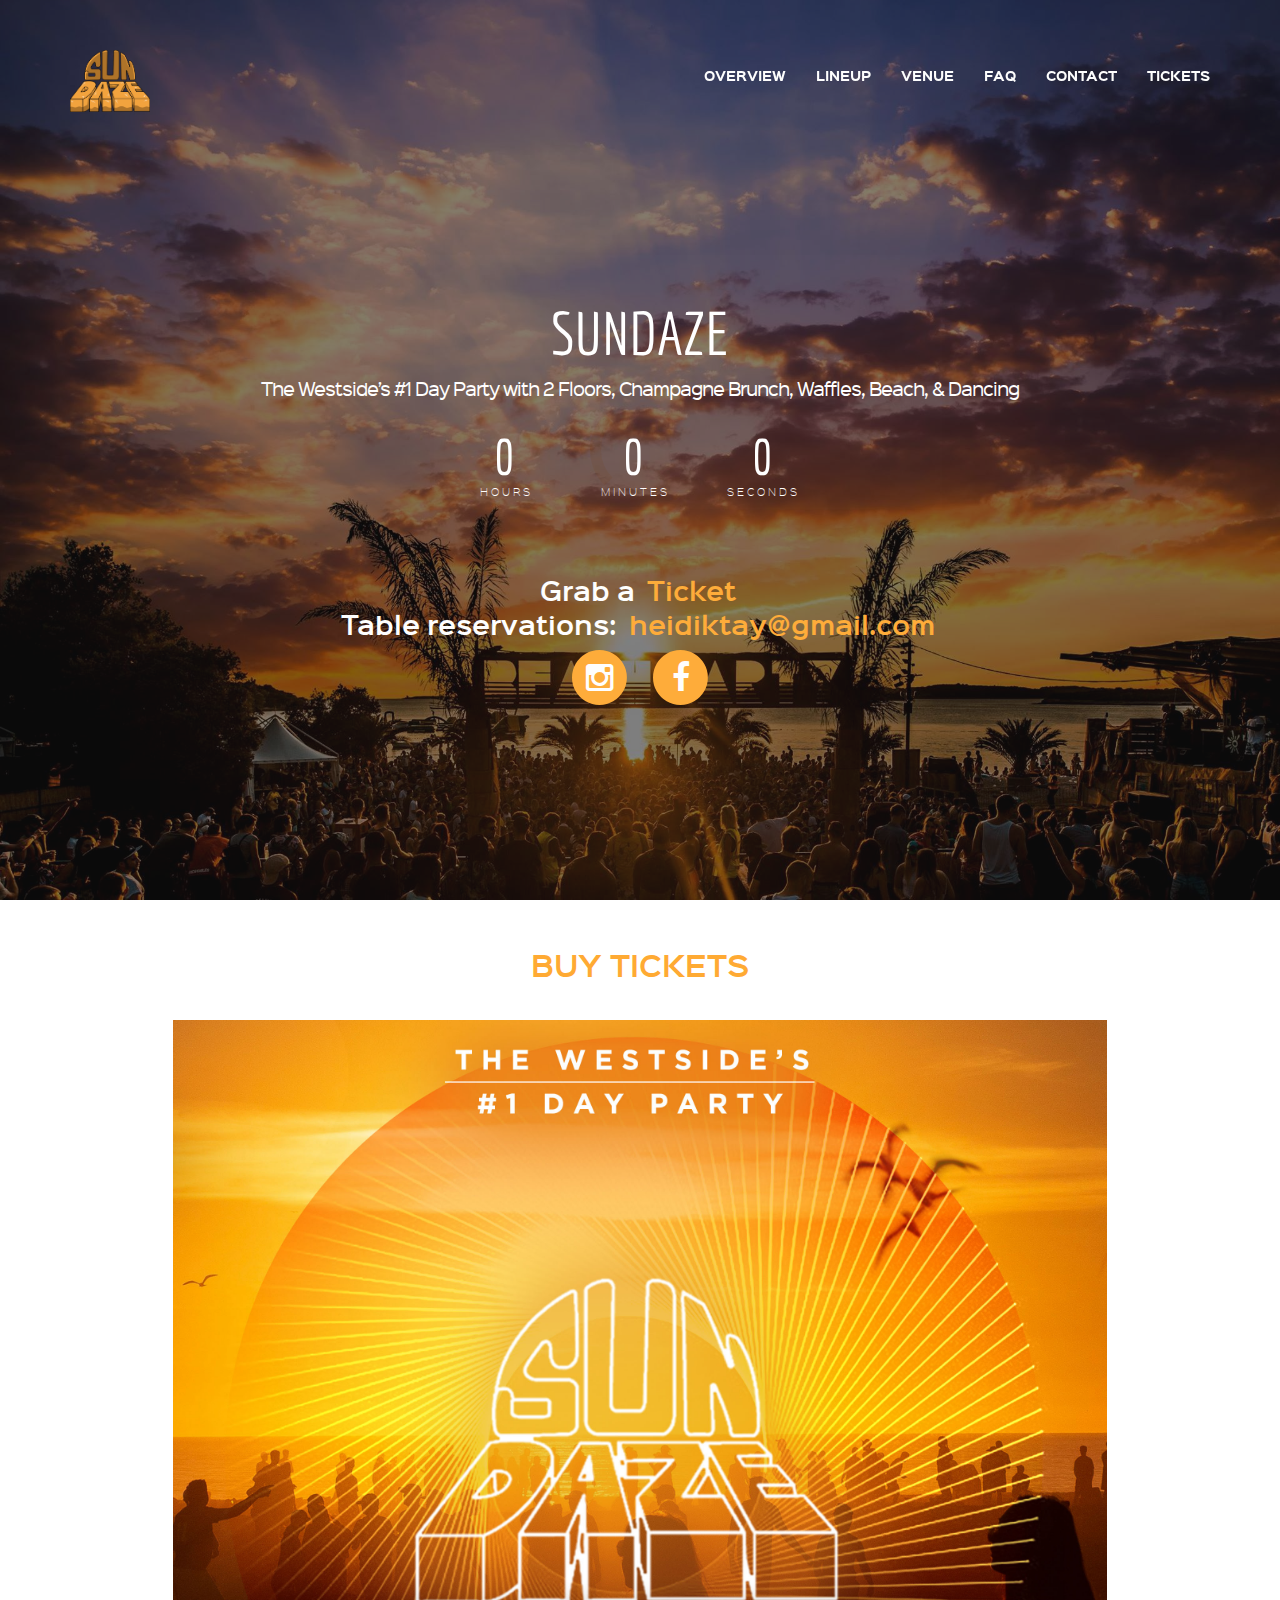
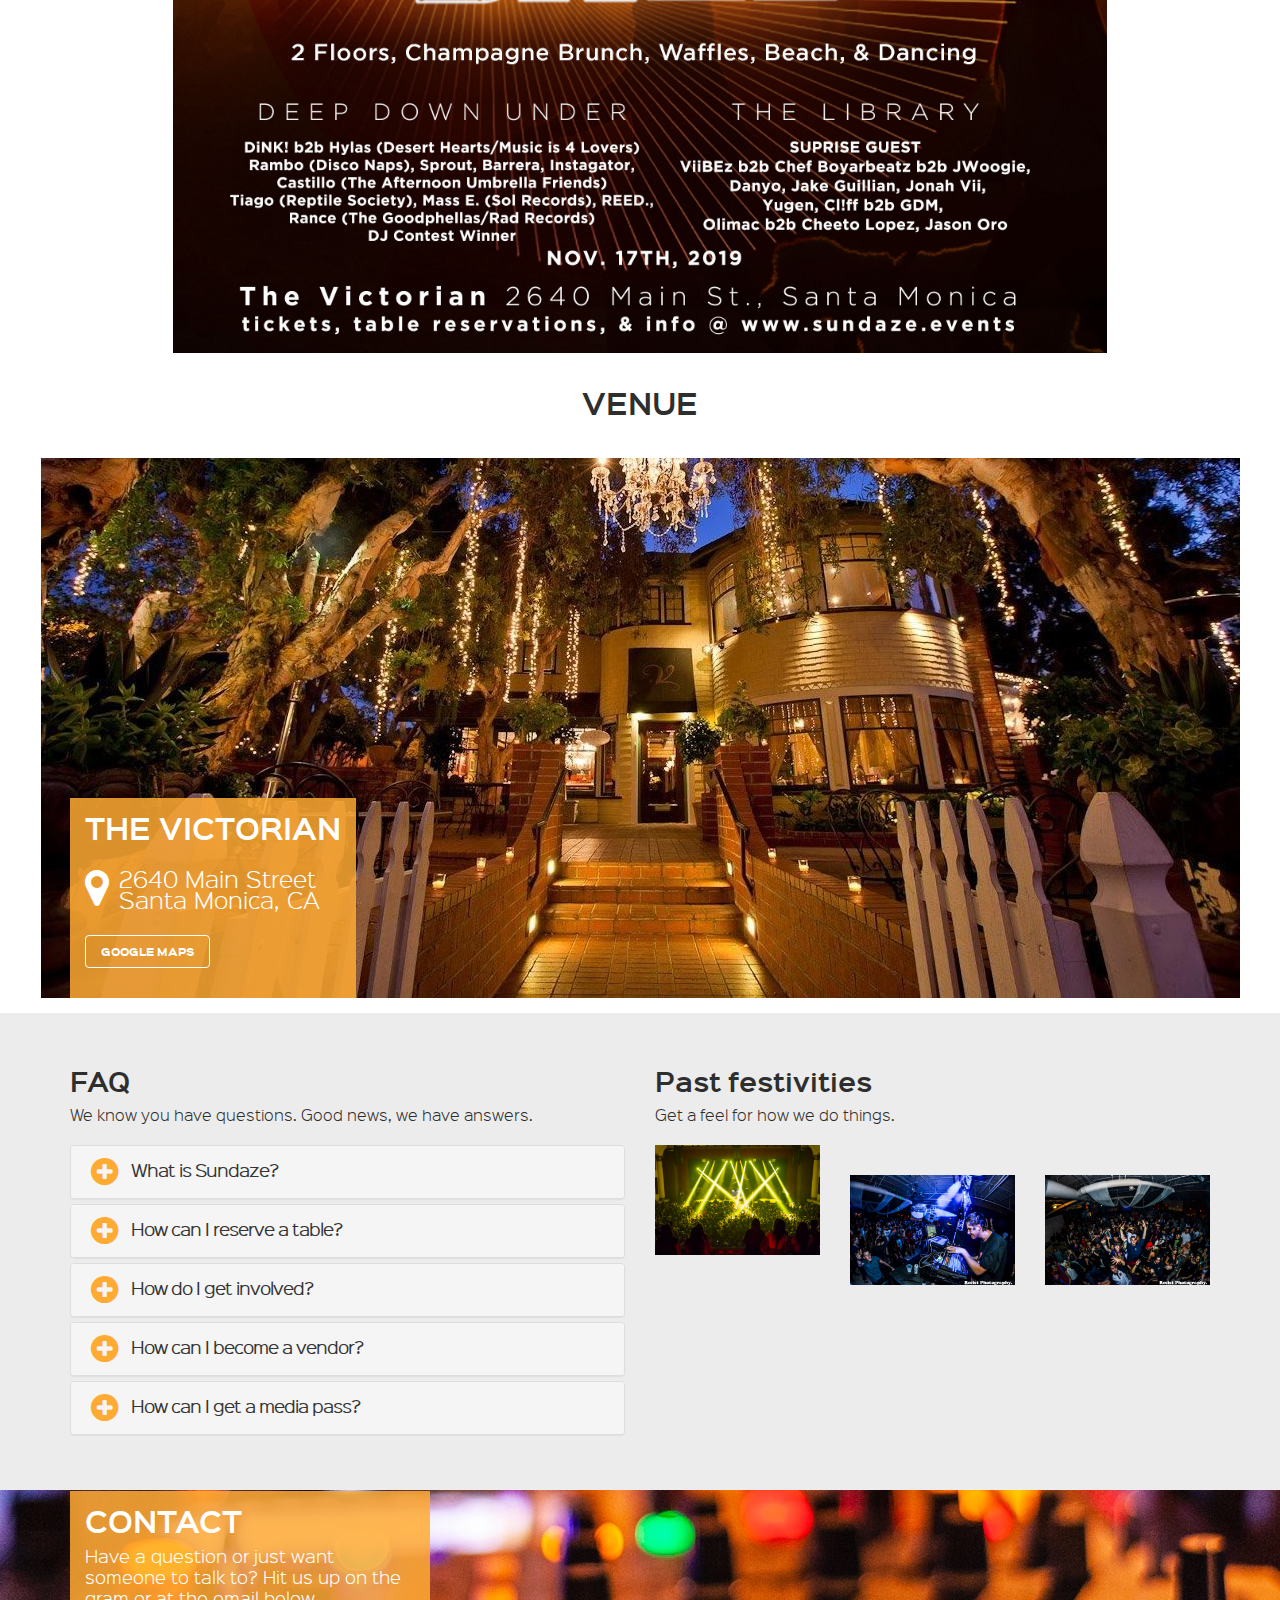
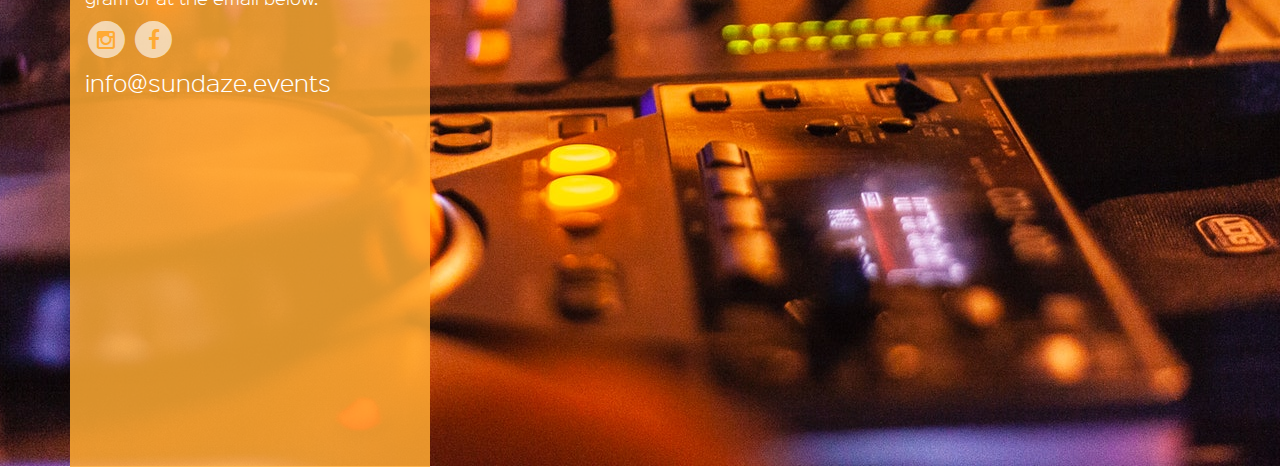
==== index.html @ 4049222c "add fb pixel" ====
<!DOCTYPE html>
<!--[if lt IE 7]>      <html class="no-js lt-ie9 lt-ie8 lt-ie7"> <![endif]-->
<!--[if IE 7]>         <html class="no-js lt-ie9 lt-ie8"> <![endif]-->
<!--[if IE 8]>         <html class="no-js lt-ie9"> <![endif]-->
<!--[if gt IE 8]><!--> <html class="no-js"> <!--<![endif]-->
	<head>
    	
        <title>Sundaze 2019</title>
        
        <meta charset="utf-8">
        <meta http-equiv="X-UA-Compatible" content="IE=edge,chrome=1">
        <meta name="description" content="Sundaze 2019">
        <meta name="author" content="themecube">
        
        <!-- viewport settings -->
        <meta name="viewport" content="width=device-width, initial-scale=1.0, maximum-scale=1.0, user-scalable=no" />
        

        <!-- CSS -->
        <link rel="stylesheet" href="css/bootstrap.css">
        <link rel="stylesheet" href="css/font-awesome.min.css">
        <link rel="stylesheet" href="css/jquery.countdown.css">
        <link rel="stylesheet" href="css/magnific-popup.css">
        <link rel="stylesheet" href="css/flipCard.css">
        <link rel="stylesheet" href="css/owl.carousel.css">
        <link rel="stylesheet" href="css/owl.theme.css">
        
        <link rel="stylesheet" href="css/main.css">
        <link rel="stylesheet" href="css/color/yellow.css"><!-- Choose your color, green, blue, yellow, red, darkblue, purple -->


        <!-- Font -->
        <link href='https://fonts.googleapis.com/css?family=Economica:400,700' rel='stylesheet' type='text/css'>
        
        <!-- Favicon -->
        <link rel="shortcut icon" href="img/favicon.ico">


	</head>

	<body>
    
    	<!-- PRELOADING  -->
        <div id="preload">
        	<div class="preload">
                <div class="loader">
                    Loading...
                </div>
            </div>
        </div> 
        
        <!-- NAVIGATION -->
       	<nav class="navbar navbar-fixed-top navbar-custom" role="navigation">
          <!-- We use the fluid option here to avoid overriding the fixed width of a normal container within the narrow content columns. -->
          <div class="container">
            <div data-scroll-header class="navbar-header">
              <button type="button" class="navbar-toggle" data-toggle="collapse" data-target="#nav">
                <span class="sr-only">Toggle navigation</span>
                <span class="icon-bar"></span>
                <span class="icon-bar"></span>
                <span class="icon-bar"></span>
              </button>
              <a class="navbar-brand" href="/" style="width:11rem"><img class="img-responsive" src="img/logo.png" alt="logo"></a>
            </div>
    
            <div class="collapse navbar-collapse" id="nav">
              <ul class="nav navbar-nav navbar-right uppercase">
                <li><a data-scroll href="#overview">Overview</a></li>
                <!-- <li><a data-scroll href="#speakers">Speakers</a></li> -->
                <li><a data-scroll href="#schedule">Lineup</a></li>
                <li><a data-scroll href="#venue">Venue</a></li>
                <!-- <li><a data-scroll href="#sponsors">Sponsors</a></li> -->
                <li><a data-scroll href="#faq-gallery">FAQ</a></li>
                <!-- <li><a data-scroll href="#register">Register</a></li> -->
                <li><a data-scroll href="#contact">Contact</a></li>
                <li><a target="_blank" href="https://www.eventbrite.com/e/sundaze-tickets-76084307211" class="eventLink">Tickets</a></li>
              </ul>
            </div><!-- /.navbar-collapse -->
          </div>
        </nav>
       
      	<!-- TOP -->
        <section id="top" data-stellar-background-ratio="0.5" style="padding:0">
        	<div class="countdown">
                <div class="container container-text">
                    <div class="row">
                    	<div class="col-lg-8 col-lg-offset-2 text-center">
                        	<h1 id="headline-title" class="uppercase">Sundaze</h1>
                            <h4 class="headline">The Westside’s #1 Day Party with 2 Floors, Champagne Brunch, Waffles, Beach, & Dancing</h4>
                        </div>
                        
                        <div class="col-md-4 col-lg-4 col-md-offset-4 text-center">
                            <div id="countdown"></div>
                        </div>
                    </div>
                    <h3 class="text-center">
                        Grab a 
                        <a class="eventLink" href="https://www.eventbrite.com/e/sundaze-tickets-76084307211" target="_blank">Ticket</a>
                        <div style="margin: .8rem 0">Table reservations: <a href="mailto:heidiktay@gmail.com" target="_blank">heidiktay@gmail.com</a></div>
                        <a class="igLink" target="_blank">
                            <span class="fa-stack fa-lg">
                                <i class="fa fa-circle fa-stack-2x"></i>
                                <i class="fa fa-instagram fa-stack-1x fa-inverse"></i>
                            </span>
                        </a>
                        <a class="fbLink" target="_blank">
                            <span class="fa-stack fa-lg">
                                <i class="fa fa-circle fa-stack-2x"></i>
                                <i class="fa fa-facebook fa-stack-1x fa-inverse"></i>
                            </span>
                        </a>
                    </h3>
                </div>

            </div>

        </section>
        
        <!-- OVERVIEW -->
        <!-- <section id="overview">
        	<div class="container">
            	<div class="row">
                	<div class="col-lg-10 col-lg-offset-1 text-center">
                    	<i class="fa fa-4x fa-globe"></i>
                    	<h2 class="uppercase">our passion</h2>
                        <p class="lead">Sundaze was born out of our desire to bring together beautiful, sophisticated people and give them a space to dance and connect with one another</p>
                    </div> -->
                    
                    
                    <!-- MILESTONE -->
                    <!-- <div id="milestone">
                        <div class="col-lg-8 col-lg-offset-2 text-center">
                            <div class="row">
                            
                                <div class="fact col-xs-6 col-md-3 col-lg-3">
                                    <p class="timer" data-to="575" data-speed="10000"></p>
                                    <i class="fa fa-2x fa-users"></i>
                                    <p>participants</p>
                                    
                                </div>
                            
                                <div class="fact col-xs-6 col-md-3 col-lg-3">
                                    <p class="timer" data-to="76" data-speed="10000"></p>
                                    <i class="fa fa-2x fa-clock-o"></i>
                                    <p>program</p>
                                </div>
                            
                                <div class="fact col-xs-6 col-md-3 col-lg-3">
                                    <p class="timer" data-to="28" data-speed="10000"></p>
                                    <i class="fa fa-2x fa-power-off"></i>
                                    <p>sessions</p>
                                </div>
                            
                                <div class="fact col-xs-6 col-md-3 col-lg-3">
                                    <p class="timer" data-to="49" data-speed="10000"></p>
                                    <i class="fa fa-2x fa-microphone"></i>
                                    <p>speaker</p>
                                </div>
                                
                            </div>
                        </div>
                    </div>
                    
                    
                    <div class="col-lg-8 col-lg-offset-2 text-center">
                    	<h3>Hurry Up! Only <span class="timer" data-from="575" data-to="198" data-speed="10000"></span> seats</h3>
                    	<a class="button button-big button-dark" data-scroll href="#register">register</a>
                    </div> -->
                   
                <!-- </div>
            </div>
        </section> -->
        
        <!-- SCHEDULE -->
        <section id="schedule">
        	<div class="container">
            	<div class="row">
                	<div class="col-lg-10 col-lg-offset-1">

                    	<h2 class="uppercase text-center">
                            <a class="eventLink" href="https://www.eventbrite.com/e/sundaze-tickets-76084307211" target="_blank">Buy Tickets</a>
                        </h2>
                        <!-- <h3 class="uppercase text-center">
                            Bottle Service/Table Reservations: 
                            <div style="margin: 2rem 0"><a href="mailto:heidiktay@gmail.com" target="_blank">heidiktay@gmail.com</a></div>
                        </h3> -->
                        <a class="image-link" href="img/flyer.jpg">
                            <img class="img-responsive " src="img/flyer.jpg" alt="">
                        </a>
                        <!-- <div id="days" class="owl-carousel">
                        	<div class="item uppercase">
                            	<h4 class="uppercase hidden-xs">the foyer</h4>
                            	<h5>main level</h5>
                            </div>
                            
                            <div class="item uppercase">
                            	<h4 class="uppercase hidden-xs">the birdcage</h4>
                            	<h5>upstairs</h5>
                            </div>
						</div>
                        
                        <div id="timetable" class="owl-carousel owl-theme">
                        
                            <div id="day1" class="item">
                            
                                <div class="event">
                                    <div class="event-inner">
                                        <div class="icon">
                                            <i class="fa fa-2x fa-clock-o"></i>
                                            <span class="time">09.15 PM</span>
                                        </div>
                                        
                                        <div class="description">
                                            <span class="name">Tiago_musik</span>
                                        </div>
                                    </div>
                                </div>
                                
                                <div class="event">
                                    <div class="event-inner">
                                        <div class="icon">
                                            <i class="fa fa-2x fa-clock-o"></i>
                                            <span class="time">08.30 PM</span>
                                        </div>
                                        
                                        <div class="description">
                                            <span class="name">Mass.E (Sol Records)</span>
                                        </div>
                                    </div>
                                </div>
                                
                                <div class="event">
                                    <div class="event-inner">
                                        <div class="icon">
                                            <i class="fa fa-2x fa-clock-o"></i>
                                            <span class="time">07.00 PM</span>
                                        </div>
                                        
                                        <div class="description">
                                            <span class="name">D!ink b2b Hylas (Desert Hearts/Music 4 Lovers)</span>
                                        </div>
                                    </div>
                                </div>
                                
                                <div class="event">
                                    <div class="event-inner">
                                        <div class="icon">
                                            <i class="fa fa-2x fa-clock-o"></i>
                                            <span class="time">06.00 PM</span>
                                        </div>
                                        
                                        <div class="description">
                                            <span class="name">Rambo</span>
                                        </div>
                                    </div>
                                </div>
                             
                                <div class="event">
                                        <div class="event-inner">
                                            <div class="icon">
                                                <i class="fa fa-2x fa-clock-o"></i>
                                                <span class="time">04.00 PM</span>
                                            </div>
                                            
                                            <div class="description">
                                                <span class="name">The Afternoon Umbrella Friends</span>
                                            </div>
                                        </div>
                                    </div>

                                <div class="event">
                                    <div class="event-inner">
                                        <div class="icon">
                                            <i class="fa fa-2x fa-clock-o"></i>
                                            <span class="time">03.15 PM</span>
                                        </div>
                                        
                                        <div class="description">
                                            <span class="name">Reed</span>
                                        </div>
                                    </div>
                                </div>

                                <div class="event">
                                    <div class="event-inner">
                                        <div class="icon">
                                            <i class="fa fa-2x fa-clock-o"></i>
                                            <span class="time">02.30 PM</span>
                                        </div>
                                        
                                        <div class="description">
                                            <span class="name">Rance</span>
                                        </div>
                                    </div>
                                </div>

                                <div class="event">
                                        <div class="event-inner">
                                            <div class="icon">
                                                <i class="fa fa-2x fa-clock-o"></i>
                                                <span class="time">02.00 PM</span>
                                            </div>
                                            
                                            <div class="description">
                                                <span class="name">DJ Contest Winner</span>
                                            </div>
                                        </div>
                                    </div>
                            
                            </div>
                            
                            <div id="day2" class="item">
                                
                                <div class="event">
                                    <div class="event-inner">
                                        <div class="icon">
                                            <i class="fa fa-2x fa-clock-o"></i>
                                            <span class="time">09.00 PM</span>
                                        </div>
                                        
                                        <div class="description">
                                            <span class="name">Cliff Mertens & Gdmsounds</span>
                                        </div>
                                    </div>
                                </div>
                            
                                <div class="event">
                                    <div class="event-inner">
                                        <div class="icon">
                                            <i class="fa fa-2x fa-clock-o"></i>
                                            <span class="time">08.00 PM</span>
                                        </div>
                                        
                                        <div class="description">
                                            <span class="name">Camiloravedj & Cheeto Lopez</span>
                                        </div>
                                    </div>
                                </div>
                                
                                <div class="event">
                                    <div class="event-inner">
                                        <div class="icon">
                                            <i class="fa fa-2x fa-clock-o"></i>
                                            <span class="time">07.00 PM</span>
                                        </div>
                                        
                                        <div class="description">
                                            <span class="name">Jake Guillian</span>
                                        </div>
                                    </div>
                                </div>
                                
                                <div class="event">
                                    <div class="event-inner">
                                        <div class="icon">
                                            <i class="fa fa-2x fa-clock-o"></i>
                                            <span class="time">06.00 PM</span>
                                        </div>
                                        
                                        <div class="description">
                                            <span class="name">Suprise Guest</span>
                                        </div>
                                    </div>
                                </div>

                                <div class="event">
                                    <div class="event-inner">
                                        <div class="icon">
                                            <i class="fa fa-2x fa-clock-o"></i>
                                            <span class="time">05.00 PM</span>
                                        </div>
                                        
                                        <div class="description">
                                            <span class="name">VIIBEz (Robbie Brennan)</span>
                                        </div>
                                    </div>
                                </div>

                                <div class="event">
                                    <div class="event-inner">
                                        <div class="icon">
                                            <i class="fa fa-2x fa-clock-o"></i>
                                            <span class="time">04.00 PM</span>
                                        </div>
                                        
                                        <div class="description">
                                            <span class="name">Danyo</span>
                                        </div>
                                    </div>
                                </div>

                                <div class="event">
                                    <div class="event-inner">
                                        <div class="icon">
                                            <i class="fa fa-2x fa-clock-o"></i>
                                            <span class="time">03.15 PM</span>
                                        </div>
                                        
                                        <div class="description">
                                            <span class="name">Jonah Vii</span>
                                        </div>
                                    </div>
                                </div>
                                
                                <div class="event">
                                    <div class="event-inner">
                                        <div class="icon">
                                            <i class="fa fa-2x fa-clock-o"></i>
                                            <span class="time">02.30 PM</span>
                                        </div>
                                        
                                        <div class="description">
                                            <span class="name">Yügen</span>
                                        </div>
                                    </div>
                                </div>

                                <div class="event">
                                    <div class="event-inner">
                                        <div class="icon">
                                            <i class="fa fa-2x fa-clock-o"></i>
                                            <span class="time">02.00 PM</span>
                                        </div>
                                        
                                        <div class="description">
                                            <span class="name">Oscar Ortiz</span>
                                        </div>
                                    </div>
                                </div>
                            </div>
                        </div> -->
                    </div>
                </div>
            </div>
        </section>
        <h2 class="uppercase text-center">Venue</h2>
        
        <!-- VENUE -->
        <div id="venue">
			<div class="venue">
            	<div class="container">
                    
                	<div class="row">
                    	<div class="venue-address">
                            <h2 class="uppercase">the victorian</h2>
                            
                            <p class="address">
                            <i class="fa fa-2x fa-map-marker fa-inverse"></i>
                            	2640 Main Street<br>
								Santa Monica, CA
                            </p>
                            
                            <a class="button button-light" target="_blank" href="https://www.google.com/maps/place/The+Victorian/@34.0015178,-118.483398,15z/data=!4m2!3m1!1s0x0:0x3670a3510fff9e9?sa=X&ved=2ahUKEwjRnrS5-P7kAhW7HTQIHTYXDrgQ_BIwJXoECA4QCA">Google Maps</a>
                        </div>
                    </div>
                </div>
            </div>
            
            <!-- <div class="container">
            	<div class="row">
                	<div class="col-lg-12">
                    	<h3>How to get to Sundaze</h3>
                    </div>
                    
                    <div class="col-md-4 col-lg-4">
                    	<i class="fa fa-3x fa-location-arrow"></i>
                    	<h4>Route from town center</h4>
                        <p>Sed commodo vitae enim elementum dictum. Aliquam at fermentum quam, et convallis odio. Sed in sem sagittis, pharetra purus in, ullamcorper neque. Quisque gravida dignissim eros, vitae imperdiet eros tempus ac. Maecenas in ipsum cursus, placerat augue quis, tristique purus. Vivamus eget eros nec mi vulputate semper sagittis quis dui. </p>
                    </div>
                    
                    <div class="col-md-4 col-lg-4">
                    	<i class="fa fa-3x fa-building-o"></i>
                    	<h4>Route from hotel</h4>
                        <p>Sed commodo vitae enim elementum dictum. Aliquam at fermentum quam, et convallis odio. Sed in sem sagittis, pharetra purus in, ullamcorper neque. Quisque gravida dignissim eros, vitae imperdiet eros tempus ac. Maecenas in ipsum cursus, placerat augue quis, tristique purus. Vivamus eget eros nec mi vulputate semper sagittis quis dui. </p>
                    </div>
                    
                    <div class="col-md-4 col-lg-4">
                    	<i class="fa fa-3x fa-plane"></i>
                    	<h4>Route from airport</h4>
                        <p>Sed commodo vitae enim elementum dictum. Aliquam at fermentum quam, et convallis odio. Sed in sem sagittis, pharetra purus in, ullamcorper neque. Quisque gravida dignissim eros, vitae imperdiet eros tempus ac. Maecenas in ipsum cursus, placerat augue quis, tristique purus. Vivamus eget eros nec mi vulputate semper sagittis quis dui. </p>
                    </div>
                </div>
            </div>            -->
            
        </div>
        
        <!-- TESTIMONIAL -->
        <!-- <section id="testimonial" >
        	<div class="container">
            	<div class="row">
                	<div class="col-lg-10 col-lg-offset-1">
                        <div id="quote" class="owl-carousel owl-theme">
                        
                            <div class="item text-center">
                            	<img class="img-circle" src="img/testimonial1.png" alt="">
                                <div>
                                    <p>Aliquam faucibus sodales metus, commodo posuere lacus convallis eu. Donec dictum urna in dignissim cursus. Nunc gravida leo nisi, a sodales nibh viverra.</p>
                                    <h4 class="uppercase">Dean Nelson</h4>
                                </div>
                        	</div>
                            
                            <div class="item text-center">
                            	<img class="img-circle" src="img/testimonial2.png" alt="">
                                <div>
                                    <p>Aliquam faucibus sodales metus, commodo posuere lacus convallis eu. Donec dictum urna in dignissim cursus. Nunc gravida leo nisi, a sodales nibh viverra.</p>
                                    <h4 class="uppercase">Dean Nelson</h4>
                                </div>
                        	</div>
                            
                            <div class="item text-center">
                            	<img class="img-circle" src="img/testimonial3.png" alt="">
                                <div>
                                    <p>Aliquam faucibus sodales metus, commodo posuere lacus convallis eu. Donec dictum urna in dignissim cursus. Nunc gravida leo nisi, a sodales nibh viverra.</p>
                                    <h4 class="uppercase">Dean Nelson</h4>
                                </div>
                        	</div>
                            
                        </div>
                    </div>
                </div>
            </div>
        </section> -->
        
        <!-- SPONSORS -->
        <!-- <section id="sponsors">
        	<div class="container">
            	<div class="row">
                	<div class="col-lg-12 text-center">
                		<h2 class="uppercase">sponsors</h2>
                    
                        <h3 class="uppercase">gold partners</h3>
                        <div class="sponsor-slider">
                            <img class="img-responsive" src="img/logo_01.png" alt="logo">
                            <img class="img-responsive" src="img/logo_02.png" alt="logo">
                            <img class="img-responsive" src="img/logo_03.png" alt="logo">
                            
                        </div>
                        
                        <h3 class="uppercase">silver partners</h3>
                        <div class="sponsor-slider">
                        	<img class="img-responsive" src="img/logo_04.png" alt="logo">
                            <img class="img-responsive" src="img/logo_05.png" alt="logo">
                            <img class="img-responsive" src="img/logo_06.png" alt="logo">
                            <img class="img-responsive" src="img/logo_07.png" alt="logo">
                            <img class="img-responsive" src="img/logo_08.png" alt="logo">
                            <img class="img-responsive" src="img/logo_09.png" alt="logo">
                        </div>
                        
                        <h3 class="uppercase">community partners</h3>
                        <div class="sponsor-slider">
                            <img class="img-responsive" src="img/logo_10.png" alt="logo">
                            <img class="img-responsive" src="img/logo_11.png" alt="logo">
                            <img class="img-responsive" src="img/logo_12.png" alt="logo">
                        </div>
                        
                        <p class="lead uppercase">Become a sponsor</p>
                        <p>Interested in becoming a sponsor? Learn about opportunities and benefits.</p>
                        <a class="button button-dark" href="#">request info</a>
                    </div>
                    
                    
                </div>
            </div>
        </section> -->
        
        <!-- SUBSCRIBE -->
        <!-- <div id="subscribe">
        	<div class="container">
            	<div class="row">
                	<div class="col-lg-8 col-lg-offset-2">
                    	<h3 class="text-center">Be the first to get nearly updates
                        </h3>
                        
                        <div class="row">
                            <div class="col-lg-9"> 
                                <input type="email" id="newsletter_email">
                            </div> 
                            <div class="col-lg-3">     
                                <button class="button button-big button-light" onclick="newsletter_send();">subscribe</button>
                            </div>
                        </div>
                        
                    </div>  
                </div>
            </div>
        </div> -->
        
		<!-- FAQ and GALLERY -->
		<section id="faq-gallery">
        	<div class="container">
            	<div class="row">
                    <div class="col-md-6 col-lg-6">
                        <div class="panel-group" id="faq">
                          <h3 class="uppercase">faq</h3>
                          <p>We know you have questions. Good news, we have answers.</p>
                          
                          <div class="panel panel-default">
                            <div class="panel-heading">
                              <h4 class="panel-title">
                                <a data-toggle="collapse" data-parent="#faq" href="#collapseOne" class="collapsed">
                                  <i class="fa fa-2x fa-plus-circle"></i> What is Sundaze?
                                </a>
                              </h4>
                            </div>
                            <div id="collapseOne" class="panel-collapse collapse" style="height: 0px;">
                              <div class="panel-body">
                                <p class="small">We are a community of curators who have a passion for creating fun & happiness for others</p>
                              </div>
                            </div>
                          </div>
                          
                          <div class="panel panel-default">
                            <div class="panel-heading">
                              <h4 class="panel-title">
                                <a data-toggle="collapse" data-parent="#faq" href="#collapseTwo" class="collapsed">
                                  <i class="fa fa-2x fa-plus-circle"></i> How can I reserve a table?
                                </a>
                              </h4>
                            </div>
                            <div id="collapseTwo" class="panel-collapse collapse">
                              <div class="panel-body">
                                <p class="small">Hit up our girl Heidi: heidiktay@gmail.com</p>
                              </div>
                            </div>
                          </div>
                          
                          <div class="panel panel-default">
                            <div class="panel-heading">
                              <h4 class="panel-title">
                                <a data-toggle="collapse" data-parent="#faq" href="#collapseThree" class="collapsed">
                                  <i class="fa fa-2x fa-plus-circle"></i> How do I get involved?
                                </a>
                              </h4>
                            </div>
                            <div id="collapseThree" class="panel-collapse collapse">
                              <div class="panel-body">
                                <p class="small">Find us on instagram @sundaze.events and look for opportunities we post on there. Or you can email us: info@sundaze.events</p>
                              </div>
                            </div>
                          </div>
                          
                          <div class="panel panel-default">
                            <div class="panel-heading">
                              <h4 class="panel-title">
                                <a data-toggle="collapse" data-parent="#faq" href="#collapseFour" class="collapsed">
                                  <i class="fa fa-2x fa-plus-circle"></i> How can I become a vendor?
                                </a>
                              </h4>
                            </div>
                            <div id="collapseFour" class="panel-collapse collapse">
                              <div class="panel-body">
                                <p class="small">We're always looking for cool companies to work with! Hit is up at info@sundaze.events</p>
                              </div>
                            </div>
                          </div>
                          
                          <div class="panel panel-default">
                            <div class="panel-heading">
                              <h4 class="panel-title">
                                <a data-toggle="collapse" data-parent="#faq" href="#collapseFive" class="collapsed">
                                  <i class="fa fa-2x fa-plus-circle"></i> How can I get a media pass?
                                </a>
                              </h4>
                            </div>
                            <div id="collapseFive" class="panel-collapse collapse">
                              <div class="panel-body">
                                <p class="small">Hit us up on our email: info@sundaze.events</p>
                              </div>
                            </div>
                          </div>
                          
                        </div>
                    </div>
                    
                    <div class="col-md-6 col-lg-6">
                    	<div id="gallery">
                        	<h3>Past festivities</h3>
                            <p>Get a feel for how we do things.</p>
                        	<div class="row">
                            	<a class="image-link col-md-4 col-lg-4" href="img/gallery-img1.jpg"><img class="img-responsive " src="img/thumb1.jpg" alt=""></a>
                                <a class="image-link col-md-4 col-lg-4" href="img/gallery-img2.jpg"><img class="img-responsive" src="img/thumb2.jpg" alt=""></a>
                                <a class="image-link col-md-4 col-lg-4" href="img/gallery-img3.jpg"><img class="img-responsive" src="img/thumb3.jpg" alt=""></a>
                                <a class="image-link col-md-4 col-lg-4" href="img/gallery-img4.jpg"><img class="img-responsive" src="img/thumb4.jpg" alt=""></a>
                                <a class="image-link col-md-4 col-lg-4" href="img/gallery-img5.jpg"><img class="img-responsive" src="img/thumb5.jpg" alt=""></a>
                                <a class="image-link col-md-4 col-lg-4" href="img/gallery-img6.jpg"><img class="img-responsive" src="img/thumb6.jpg" alt=""></a>
                            </div>
                        </div>
                    </div>
                </div>
            </div>
        </section>

        <!-- REGISTER -->
        
		<!-- CONTACT -->
        <section id="contact">
        	
             <!-- map -->
            <div id="gmap_canvas"></div>
            
            <div class="container">
            	<div class="row">
                	<div class="col-md-4 col-lg-4">
                    	<div class="contact">
                        	<h2 class="uppercase">contact</h2>
                            <p>Have a question or just want someone to talk to? Hit us up on the gram or at the email below.</p>
                            <div class="social">
                                <a class="igLink" target="_blank">
                                    <span class="fa-stack fa-lg">
                                        <i class="fa fa-circle fa-stack-2x"></i>
                                        <i class="fa fa-instagram fa-stack-1x fa-inverse"></i>
                                    </span>
                                </a>
                                <a class="fbLink" target="_blank">
                                    <span class="fa-stack fa-lg">
                                        <i class="fa fa-circle fa-stack-2x"></i>
                                        <i class="fa fa-facebook fa-stack-1x fa-inverse"></i>
                                    </span>
                                </a>
                            </div>

                            <p class="address">info@sundaze.events</p>
                        
                                <!-- <a href="#">
                                    <span class="fa-stack fa-lg">
                                        <i class="fa fa-circle fa-stack-2x"></i>
                                        <i class="fa fa-twitter fa-stack-1x fa-inverse"></i>
                                    </span>
                                </a> -->
                                



                                
                                <!-- <a href="#">
                                    <span class="fa-stack fa-lg">
                                        <i class="fa fa-circle fa-stack-2x"></i>
                                        <i class="fa fa-google-plus fa-stack-1x fa-inverse"></i>
                                    </span>
                                </a> -->
                            
                        </div>
                    </div>
                </div>
            </div>
        </section>
        
    
		<!-- modernizr -->
        <script src="js/modernizr.custom.00695.js"></script>
        
    	<script src="js/jquery-1.11.0.min.js"></script>
        <!-- <script type="text/javascript" src="https://maps.google.com/maps/api/js?sensor=false"></script> -->
        <script src="js/bootstrap.min.js"></script>
        <script src="js/jquery.countdown.js"></script>
        <script src="js/owl.carousel.min.js"></script>
        <script src="js/jquery.magnific-popup.min.js"></script>
        <script src="js/jquery.countTo.js"></script>
        <script src="js/flipCard.js"></script>
        <script src="js/jquery.stellar.min.js"></script>
        <script src="js/smooth-scroll.js"></script>
        <script src="js/retina-1.1.0.min.js"></script>
        
        <script src="js/main.js"></script>
        
        
      	
        <!-- GOOGLE ANALYTICS -->
        <script>
		  (function(i,s,o,g,r,a,m){i['GoogleAnalyticsObject']=r;i[r]=i[r]||function(){
		  (i[r].q=i[r].q||[]).push(arguments)},i[r].l=1*new Date();a=s.createElement(o),
		  m=s.getElementsByTagName(o)[0];a.async=1;a.src=g;m.parentNode.insertBefore(a,m)
		  })(window,document,'script','https://www.google-analytics.com/analytics.js','ga');
		
		  ga('create', 'UA-XXXXXX-XX', 'yourdomain.com');  
		  ga('send', 'pageview');
		
        </script>
        <script>
            !function (f, b, e, v, n, t, s) {
            if (f.fbq) return; n = f.fbq = function () {
                n.callMethod ?
                n.callMethod.apply(n, arguments) : n.queue.push(arguments)
            };
            if (!f._fbq) f._fbq = n; n.push = n; n.loaded = !0; n.version = '2.0';
            n.queue = []; t = b.createElement(e); t.async = !0;
            t.src = v; s = b.getElementsByTagName(e)[0];
            s.parentNode.insertBefore(t, s)
            }(window, document, 'script',
            'https://connect.facebook.net/en_US/fbevents.js');
            fbq('init', '407315653246007');
            fbq('track', 'PageView');
        </script>
        <noscript>
            <img height="1" width="1" src="https://www.facebook.com/tr?id=407315653246007&ev=PageView
                &noscript=1" />
        </noscript>
	</body>
</html>
---- css/flipCard.css ----
div.fc_card-container img{
	position: static !important;
}


/* === CARD CONTAINER === */
div.card-container {
	position: relative;
	height: 180px;

	display: block;
	padding: 0;
	margin: 0 0 20px 0;
	
	-webkit-perspective: 1000px;
	   -moz-perspective: 1000px;
	     -o-perspective: 1000px;
	    -ms-perspective: 1000px;
	        perspective: 1000px;

}

/* === CARD === */

.card-container .card {
	border-radius: 0px;

	width: 100%;
	height: 100%;
	position: absolute;

	display: inline-block;
	padding: 0;
	margin: 0;

	-webkit-transition: -webkit-transform .7s;
	 -moz-transition: -moz-transform .7s;
	   -o-transition: -o-transform .7s;
	  -ms-transition: -o-transform .7s;
	      transition: transform .7s;

	-webkit-transform-style: preserve-3d;
	   -moz-transform-style: preserve-3d;
	     -o-transform-style: preserve-3d;
	    -ms-transform-style: preserve-3d;
	        transform-style: preserve-3d;
}

/* === STYLE FOR THE FRONT & BACK SIDE === */

.card-container .card>div{	
	border-radius: 0px;
	
	height: 100%;
	width: 100%;
	position: absolute;
    text-align: center;
	
	margin: 0;

	-webkit-box-sizing:border-box;
	   -moz-box-sizing:border-box;
	    -ms-box-sizing:border-box;
	        box-sizing:border-box;


	-webkit-backface-visibility: hidden;
	   -moz-backface-visibility: hidden;
	     -o-backface-visibility: hidden;
	    -ms-backface-visibility: hidden;
	        backface-visibility: hidden;
}

/* === BEGGINING EFFECT === */

.card-container .card[data-direction="top"] .back, .card-container .card[data-direction="bottom"] .back{
	-webkit-transform: rotateX(180deg);
	   -moz-transform: rotateX(180deg);
	     -o-transform: rotateX(180deg);
	    -ms-transform: rotateX(180deg);
	        transform: rotateX(180deg);
}
.card-container .card[data-direction="right"] .back, .card-container .card[data-direction="left"] .back{
	-webkit-transform: rotateY(180deg);
	 -moz-transform: rotateY(180deg);
	   -o-transform: rotateY(180deg);
	  -ms-transform: rotateY(180deg);
	      transform: rotateY(180deg);
}

/* === EFFECT DIRECTIONS === */

.flipping-right {
	-webkit-transform: rotateY(180deg);
	 -moz-transform: rotateY(180deg);
	   -o-transform: rotateY(180deg);
	  -ms-transform: rotateY(180deg);
	      transform: rotateY(180deg);
}

.flipping-left {
	-webkit-transform: rotateY(-180deg);
	 -moz-transform: rotateY(-180deg);
	   -o-transform: rotateY(-180deg);
	  -ms-transform: rotateY(-180deg);
	      transform: rotateY(-180deg);
}

.flipping-top {
	-webkit-transform: rotateX(180deg);
	 -moz-transform: rotateX(180deg);
	   -o-transform: rotateX(180deg);
	  -ms-transform: rotateX(180deg);
	      transform: rotateX(180deg);
}

.flipping-bottom {
	-webkit-transform: rotateX(-180deg);
	 -moz-transform: rotateX(-180deg);
	   -o-transform: rotateX(-180deg);
	  -ms-transform: rotateX(-180deg);
	      transform: rotateX(-180deg);
}


/* SOME METRO COLOR THEMES */
	
	/* PURPLE */
	.purple div.card{
		color: white;
		border:0;
	}

	.purple div.card>div{
		background: #791869;
	}
	
	/* RED */
	.red div.card{
		color: white;
		border:0;
	}

	.red div.card>div{
		background:#C23B3D;
	}

	/* LIGHT-BLUE */
	.light-blue div.card{
		color: white;
		border:0;
	}

	.light-blue div.card>div{
		background:#00AFF0;
	}

	/* GREEN */
	.green div.card{
		color: white;
		border:0;
	}

	.green div.card>div{
		background:#88B500;
	}

	/* ORANGE */
	.orange div.card{
		color: white;
		border:0;
	}

	.orange div.card>div{
		background:#CF3F20;
	}

	/* BLUE */
	.blue div.card{
		color: white;
		border:0;
	}

	.blue div.card>div{
		background:#0C5CEA;
	}

	
	/* YELLOW */
	.yellow div.card{
		color: white;
		border:0;
	}

	.yellow div.card>div{
		background: #F27A00; 
	}


	.noCSS3Container{
		-webkit-perspective: none !important;
		   -moz-perspective: none !important;
			 -o-perspective: none !important;
		    -ms-perspective: none !important;
				perspective: none !important; 
	}

	.noCSS3Card{
		-webkit-transition: none !important;
		   -moz-transition: none !important;
		     -o-transition: none !important;
		    -ms-transition: none !important;
			    transition: none !important;

		-webkit-transform-style: none !important;
		   -moz-transform-style: none !important;
		     -o-transform-style: none !important;
		    -ms-transform-style: none !important;
		        transform-style: none !important;
	}

	.noCSS3Sides{
		-webkit-backface-visibility: visible !important;
		   -moz-backface-visibility: visible !important;
		     -o-backface-visibility: visible !important;
		    -ms-backface-visibility: visible !important;
		        backface-visibility: visible !important;

		-webkit-transform: none !important;
		   -moz-transform: none !important;
		     -o-transform: none !important;
		    -ms-transform: none !important;
		        transform: none !important;
	}
---- css/main.css ----
/* EVENTIAL CSS 

	1. CORE CSS
	2. NAVIGATION
	3. TOP
	   - Countdown
	4. OVERVIEW
	   - Milestone
	5. SPEAKERS
	6. SCHEDULE
	7. VENUE
	8. TESTIMONIAL
	9. SPONSORS
	10. SUBSCRIBE
	11. FAQ & GALLERY
	12. REGISTER
	13. CONTACT 
	14. MISC.
		- Form Elements
		- Buttons
		- Preload	
*/

/* CUSTOM CSS */
.temp-padding {
	padding-top: 10px!important;
}

#top:before {
  content: '';
  position: absolute;
  background: rgba(0, 0, 0, 0.5);
  top: 0;
  right: 0;
  bottom: 0;
  left: 0;
}

.container-text {
	position: absolute;
	left: 0;
	top: 20%;
	z-index: 10;
	width: 100vw;
}

a {
	cursor: pointer;
	color: #ffaa33;
}

a:hover, a:focus {
	color: #ffaa33b5;
}

.headline {
	line-height: 25px;
}

@media screen and (max-width: 600px) {
	.event .icon {
		width: 35%;
	}

	.container-text {
		top: 5%;
	}

	#countdown {
		margin:40px 0 50px 0 !important;
	}
}

@media screen and (max-width: 1068px) and (min-width: 601px) {
	#headline-title {
		margin-top: 3rem !important;
	}
}

@media screen and (max-width: 1068px) {
	#top {
		background-position: 50% !important;
	}
}


/* CORE CSS */

@font-face {
    font-family: 'sinkin_sans200_x_light';
    src: url('../fonts/SinkinSans-200XLight-webfont.eot');
    src: url('../fonts/SinkinSans-200XLight-webfont.eot?#iefix') format('embedded-opentype'),
         url('../fonts/SinkinSans-200XLight-webfont.woff') format('woff'),
         url('../fonts/SinkinSans-200XLight-webfont.ttf') format('truetype'),
         url('../fonts/SinkinSans-200XLight-webfont.svg#sinkin_sans200_x_light') format('svg');
    font-weight: normal;
    font-style: normal;

}

@font-face {
    font-family: 'sinkin_sans300_light';
    src: url('../fonts/SinkinSans-300Light-webfont.eot');
    src: url('../fonts/SinkinSans-300Light-webfont.eot?#iefix') format('embedded-opentype'),
         url('../fonts/SinkinSans-300Light-webfont.woff') format('woff'),
         url('../fonts/SinkinSans-300Light-webfont.ttf') format('truetype'),
         url('../fonts/SinkinSans-300Light-webfont.svg#sinkin_sans300_light') format('svg');
    font-weight: normal;
    font-style: normal;

}

@font-face {
    font-family: 'sinkin_sans400_regular';
    src: url('../fonts/SinkinSans-400Regular-webfont.eot');
    src: url('../fonts/SinkinSans-400Regular-webfont.eot?#iefix') format('embedded-opentype'),
         url('../fonts/SinkinSans-400Regular-webfont.woff') format('woff'),
         url('../fonts/SinkinSans-400Regular-webfont.ttf') format('truetype'),
         url('../fonts/SinkinSans-400Regular-webfont.svg#sinkin_sans400_regular') format('svg');
    font-weight: normal;
    font-style: normal;

}

@font-face {
    font-family: 'sinkin_sans600_semibold';
    src: url('../fonts/SinkinSans-600SemiBold-webfont.eot');
    src: url('../fonts/SinkinSans-600SemiBold-webfont.eot?#iefix') format('embedded-opentype'),
         url('../fonts/SinkinSans-600SemiBold-webfont.woff') format('woff'),
         url('../fonts/SinkinSans-600SemiBold-webfont.ttf') format('truetype'),
         url('../fonts/SinkinSans-600SemiBold-webfont.svg#sinkin_sans600_semibold') format('svg');
    font-weight: normal;
    font-style: normal;

}

@font-face {
    font-family: 'sinkin_sans700_bold';
    src: url('../fonts/SinkinSans-700Bold-webfont.eot');
    src: url('../fonts/SinkinSans-700Bold-webfont.eot?#iefix') format('embedded-opentype'),
         url('../fonts/SinkinSans-700Bold-webfont.woff') format('woff'),
         url('../fonts/SinkinSans-700Bold-webfont.ttf') format('truetype'),
         url('../fonts/SinkinSans-700Bold-webfont.svg#sinkin_sans700_bold') format('svg');
    font-weight: normal;
    font-style: normal;

}



body {
	font-family:'sinkin_sans300_light';
	font-size:1.4em;
	line-height:1.5em;
	overflow-x:hidden;
}

section {
	padding:35px 0;
}

h2 {
	font-family:'sinkin_sans600_semibold';
	font-size:27px;
	margin-top:0;
	margin-bottom:40px;
}

h3 {
	font-family:'sinkin_sans600_semibold';
}

h4 {
	font-family:'sinkin_sans400_regular';
	font-size:17px;
	letter-spacing:-1px;
	margin-bottom:5px;	
}

.lead {
	font-family:'sinkin_sans400_regular';
	font-size:17px;
	letter-spacing:1px;
}

.uppercase {
	text-transform:uppercase;
}


/* NAVIGATION */

.navbar {
	-webkit-transition: background .5s ease-in-out,padding .5s ease-in-out;
        -moz-transition: background .5s ease-in-out,padding .5s ease-in-out;
        transition: background .5s ease-in-out,padding .5s ease-in-out;
}

.navbar-custom {
	font-family:'sinkin_sans700_bold';
	font-size:12px;
	border-radius:0;
	margin-bottom:0;
	padding:50px 0;
}

.navbar-brand {
	padding:0 15px;
}

.navbar-custom .navbar-nav > li > a:hover {
	-webkit-transition: all 0.3s;
	-moz-transition: all 0.3s;
	transition: all 0.3s;
}

.top-nav-collapse {
	padding: 20px 0;
}


/* TOP */

#top {
	background:url(../img/beach.jpg) bottom center no-repeat;
	width:100%;
	max-height:100vh;
	/* min-height: 600px; */
	height:100vh;
	margin-bottom:15px;
	position:relative;
	display:table;
	background-size:cover;
	-webkit-background-size:cover;
	-moz-background-size:cover;
}

#top h1 {
	font-family:'Economica';
	font-size:60px;
	margin-top:2em;
}

/* Countdown */

.countdown {
	display:table-cell;
	vertical-align:middle;
}

#countdown {
	margin:40px 0 90px 0;
}

#countdown .countdown_amount {
	font-family:'Economica';
	font-size:50px;
	margin-bottom:10px;
}

#countdown .countdown_section {
	font-family:'sinkin_sans200_x_light';
	font-size:10px;
}


/* OVERVIEW */


#overview h2 {
	margin:10px 0;
}


#overview h3 span {
	font-size:30px;
	vertical-align:middle;
}

#overview h4 {
	margin-bottom:20px;
}

#overview .lead {
	letter-spacing:0px;
}

/* Milestone */

#milestone {
	width: 100%;
	padding:30px 0;
	overflow: hidden;
	z-index: 0;
	height:auto;
	display:table;
}

.fact {
	text-transform:uppercase;
	display:table-cell;
	vertical-align:middle;

}

.fact .timer {
	font-family:'sinkin_sans200_x_light'; 
	font-size:55px;
	line-height:55px;
}

.fact p {
	font-size:13px;
	font-family:'sinkin_sans700_bold';
	letter-spacing:1px;
}

.fact i {
	vertical-align:middle;
	margin:10px 0 5px 0;
}


/* SPEAKER */

.speaker {
	margin-bottom:30px;
}

.speaker img {
	width:100%;
	display: block;
}

.speaker figure {
	overflow: hidden;
	position: relative;
	display:table;
	width:100%;
}

.speaker figcaption {
	display: table-cell;
	width:100%;
	height:100%;
	left: 0;
	opacity: 0;
	padding:15px;
	position: absolute;
	right: 0;
	top: 0;
	-webkit-transition: all 300ms;
	   -moz-transition: all 300ms;
	        transition: all 300ms;
	-webkit-transition-delay: 100ms;
	   -moz-transition-delay: 100ms;
	        transition-delay: 100ms;
}
 
.speaker figcaption p {
	font-size: 0.8em;
}

.speaker:hover figcaption {
	opacity: 1;
}

.speaker:hover, .speaker:active {
-webkit-tap-highlight-color: rgba(0,0,0,0);
-webkit-user-select: none;
-webkit-touch-callout: none
}

.speaker .social {
	position:absolute;
	bottom:0px;
	right:10px;
}

.speaker a,
.speaker .social a {
	text-decoration:none;
	margin:0;
	padding:0;
}
.speaker a:hover,
.speaker .social a:hover{
	text-decoration:none;
	-webkit-transition: all 0.3s;
	-moz-transition: all 0.3s;
	transition: all 0.3s;
}

.speaker .title {
	font-family:'sinkin_sans200_x_light';
	font-size:12px;
}


/* speaker detail popup */

#speaker-detail {
	padding:45px;
}

#speaker-detail h2 {
	font-size:22px;
	margin-bottom:10px;
}

#speaker-detail h3 {
	font-size:16px;
	margin-top:10px;
}

#speaker-detail a {
	font-size:13px;
	margin-top:5px;
}

#speaker-detail a:hover {
	text-decoration:none;
}

#speaker-detail i {
	vertical-align:middle;
}
	

/* SCHEDULE */

.event {
	display:table;
	width:100%;
	border-spacing: 10px 5px;
	height: 80px; 
}

.event-inner {
	display: table-row;
}

.event h3 {
	margin-top:0;
	font-size:17px;
}

.event .icon {
	width: 20%;
	padding:5px;
	text-align:center;
	display:table-cell;
	vertical-align:middle;
}

.event .icon i {
	display: block;
	margin-bottom: 10px;
}

.event .icon .time {
	font-family:'Economica';
	font-size:22px;
	font-weight:700;
}

.event .description {
	padding:15px;
	display:table-cell;
	vertical-align:middle;
}

.event .description p {
	font-size:14px;
}

.event .name {
	font-family:'sinkin_sans600_semibold';
	font-size:14px;
}


/* Schedule Pagination */

#days .item {
	margin:10px;
	padding:10px;
}

#days .item:hover,
#days .item:active {
	-webkit-transition: all 0.3s;
	-moz-transition: all 0.3s;
	transition: all 0.3s;
}

#days .item h4,
#days .item h5 {
	font-family:'sinkin_sans600_semibold';
	margin-bottom:10px;
	text-align:center;
	cursor:pointer;
}


/* VENUE */

.venue {
	background:url(../img/victorian.jpg) bottom center no-repeat;
	width:100%;
	height:auto;
	min-height:540px;
	margin-bottom:15px;
	position:relative;
}

.venue-address {
	padding:15px;
	margin:0 15px;
	position:absolute;
	bottom:0;
}

#venue h3 {
	margin:30px 0;
}

#venue .venue-address h2 {
	margin:0 0 15px 0;
}

#venue h4 {
	font-family:'sinkin_sans600_semibold';
	margin-bottom:15px;
}

.venue .address {
	font-size:21px;
	margin-top:25px;
}

#venue i {
	margin:0 10px 0 0;
 	float:left;
	vertical-align:middle;
}


/* TESTIMONIAL */

#testimonial {
	background:url(../img/testimonial-bg.png) bottom center no-repeat fixed;
	width:100%;
	height:auto;
	min-height:225px;
	margin-bottom:15px;
	padding:10px 0 20px 0;
	background-size:cover;
	-webkit-background-size:cover;
	-moz-background-size:cover;
}

#testimonial .item {
	margin:0 15px;
}

#testimonial img {
	margin-bottom:20px;
	vertical-align:middle;
}


#testimonial .item div {
	display:table-cell;
	vertical-align:middle;
}

#testimonial p {
	font-size:17px;
}

#testimonial h4 {
	font-family:'sinkin_sans700_bold';
	letter-spacing:1px;
	margin:0;
}

#quote {
	padding-top:30px;
}


/* SPONSOR */

#sponsors .lead {
	font-size:20px;
}

#sponsors h3 {
	font-size:20px;
}


/* SUBSCRIBE */

#subscribe {
	background:url(../img/subscribe-bg.png) bottom center no-repeat fixed;
	padding:50px 0;
	background-size:cover;
	-webkit-background-size:cover;
	-moz-background-size:cover;
}

#subscribe h3 {
	margin-bottom:20px;
}

#subscribe input {
	border-radius:4px;
}

#subscribe .button {
	margin:0;
}


/* FAQ - GALLERY */

#faq-gallery p {
	margin-bottom:20px;
}

#faq-gallery a:hover {
	text-decoration:none;
}

#faq i {
	margin-right:10px;
	vertical-align:middle;
}

#gallery img {
	margin-bottom:30px;
}

#gallery img:hover {
	opacity:0.5;
	filter:Alpha(opacity=50); /* IE8 and earlier */
	-webkit-transition: all 0.3s;
	-moz-transition: all 0.3s;
	transition: all 0.3s;	
}


/* REGISTER */

#register {
	padding:70px 0;
	background:url(../img/register-bg.png) center center no-repeat fixed;
	background-size:cover;
	-webkit-background-size:cover;
	-moz-background-size:cover;
}

.price-table-header {
	padding:30px 0;
	display:table;
	height:auto;
	cursor:pointer;
}

.price-table-header .price {
	font-family:'Economica';
	font-size:61px;
	font-weight:700;
	margin-bottom:10px;
	line-height:61px;
}

.price-table-header .title {
	font-family:'sinkin_sans400_regular';
	font-size:22px;
	padding-bottom:20px;
	line-height:22px;
}

.price-table-description {
	width:100%;
	margin:0;
	padding:0;
	height:auto;
	display:table;
	list-style-type:none;
}

.description-item {
	padding:10px 0;
}


#register .lead {
	font-size:31px;
}

#register .timer {
	font-size:36px;
}


/* register form */

#register-form {
	padding:25px;
}

#register-form h2 {
	margin-bottom:15px;
}

.register-form {
	margin-top:20px;
}


/* CONTACT */

#contact {
	font-size:16px;
	padding:0;
	position:relative;
}

.contact {
	padding: 15px;
	margin: 0 15px 0 0px;
	height: 576px;
	position: absolute;
	bottom: 0;
}

.contact h2 {
	margin-bottom:10px;
}

#contact p {
	float:left;
}

#contact .address {
	font-size:21px;
}

#gmap_canvas {
	position:relative;
	height:576px;
	width:100%;
	background:url(../img/bottom.jpg) bottom center no-repeat;
}

#gmap_canvas img{
	max-width:none!important;
	/* background:url(../img/bottom.jpg) bottom center no-repeat; */
}

.social {
	margin:10px 0;
}

.social a {
	text-decoration:none;
	margin:0;
	padding:0;
}

.social a:hover{
	text-decoration:none;
	-webkit-transition: all 0.3s;
	-moz-transition: all 0.3s;
	transition: all 0.3s;
}


/* MISC */

/* FORM ELEMENTS */

input[type="text"],
input[type="email"],
select {
	font-size:20px;
	font-family:inherit;
	width:100%;
	min-height:30px;
	padding:12px 10px;
	text-transform:uppercase;
	border:0;
	border:1px solid #2e2e2e;
	margin-bottom:20px;
	outline:none;
} 



/* BUTTONS */

.button {
	font-family:'sinkin_sans700_bold';
	font-size: 10px;
	text-transform: uppercase;
	border: none;
	margin: 15px 0;
	padding: 5px 15px;
	display: inline-block;
	position: relative;
	outline: none;
	cursor: pointer;
	-webkit-border-radius:4px;
	   -moz-border-radius:4px;
	   		border-radius:4px;
		-webkit-transition: all 0.3s;
		   -moz-transition: all 0.3s;
	            transition: all 0.3s;
}

.button:after {
	content: '';
	position: absolute;
	z-index: -1;
	-webkit-transition: all 0.3s;
	   -moz-transition: all 0.3s;
	        transition: all 0.3s;
}

.button-big {
	padding:15px 25px;
	font-size:18px;
	border-radius:4px;
	-webkit-border-radius:4px;
	   -moz-border-radius:4px;
}

.button-light:hover,
.button-light:active {
	text-decoration:none;
}

.button-dark:hover,
.button-dark:active {
	text-decoration:none;
}


/* PRELOAD */

#preload {
	position: fixed;
	top:0;
	left:0;
	bottom:0;
	right:0;
	width: 100%;
	height: 100%; 
	z-index: 9999;
	display:table;
}

.preload {
	display:table-cell;
	vertical-align:middle;
	width: 100%;
	height: 100%;
}

.loader {
  margin: 3em auto;
  font-size: 10px;
  position: relative;
  text-indent: -9999em;
  -webkit-animation: load8 1.1s infinite linear;
  animation: load8 1.1s infinite linear;
}
.loader,
.loader:after {
  border-radius: 50%;
  width: 10em;
  height: 10em;
}
@-webkit-keyframes load8 {
  0% {
    -webkit-transform: rotate(0deg);
    transform: rotate(0deg);
  }
  100% {
    -webkit-transform: rotate(360deg);
    transform: rotate(360deg);
  }
}
@keyframes load8 {
  0% {
    -webkit-transform: rotate(0deg);
    transform: rotate(0deg);
  }
  100% {
    -webkit-transform: rotate(360deg);
    transform: rotate(360deg);
  }
}
---- css/color/yellow.css ----
/* EVENTIAL CSS 

	1. CORE CSS
	2. NAVIGATION
	3. TOP
	   - Countdown
	4. OVERVIEW
	   - Milestone
	5. SPEAKERS
	6. SCHEDULE
	7. VENUE
	8. TESTIMONIAL
	9. SPONSORS
	10. SUBSCRIBE
	11. FAQ & GALLERY
	12. REGISTER
	13. CONTACT 
	14. MISC.
		- Form Elements
		- Buttons
		- Preload	
*/


/* CORE CSS */

body {
	color:#2e2e2e;
}


/* NAVIGATION */

.navbar-custom {
	color:#ffffff;
}

.navbar-custom a {
	color:#ffffff;
}

.navbar-custom .navbar-nav > li > a:hover {
	color:#e67e22;
}

.navbar-custom .navbar-toggle {
	background:#ffffff;
}

.top-nav-collapse {
	background-color: #ffaa33;
}

.navbar-custom .navbar-toggle .icon-bar {
	background:#ffaa33;
}


/* TOP */

#top {
	color:#ffffff;
}


/* Countdown */

#countdown {
	color:#ffffff;
}


/* OVERVIEW */

#overview h3 {
	color:#999999;
}

#overview h3 span {
	color:#2e2e2e;

}

#overview h4 {
	margin-bottom:20px;
}

#overview i {
	color:#ffaa33;
}

#overview .lead {
	color:#999999;
}

#overview .fa-circle {
	color:#ffaa33;
}


/* SPEAKER */

#speakers {
	background:#efefef;
}

.speaker figcaption {
	background: rgba(255, 170, 51, 0.85);
	color: #ffffff;
}
 
.speaker figcaption h4 {
	color:#ffffff;
}

.speaker figcaption p {
	color:#ffffff;
}

.speaker a,
.speaker .social a {
	color:rgba(255, 255, 255, .75);
}

.speaker a:hover,
.speaker .social a:hover{
	color:rgba(255, 255, 255, 1);
}

.speaker .title {
	color:#888888;
}


/* speaker detail popup */

#speaker-detail {
	color:#2e2e2e;
	background:#ffffff;
}

#speaker-detail h3 {
	color:#ffaa33;
}

#speaker-detail a {
	color:#ffaa33;
}

#speaker-detail i {
	color:#888888;
}


/* SCHEDULE */

.event h3 {
	color:#ffaa33;
}

.event .icon {
	color:#ffffff;
	background:#ffaa33;
}

.event .description {
	background:#efefef;

}


/* Schedule Pagination */

#days .item {
	background:#efefef;
}

#days .item:hover,
#days .item:active {
	color:#ffffff;
	background:#ffaa33;
}

/* VENUE */

.venue-address {
	color:#ffffff;
	background:rgba(255, 170, 51, 0.85);
}

#venue h3 {
	color:#ffaa33;
}

#venue .venue-address h2 {
	color:#ffffff;
}

#venue i {
	color:#ffaa33;
}

#venue .fa-inverse {
	color:#ffffff;
}


/* TESTIMONIAL */

#testimonial {
	color:#ffffff;
}


/* SPONSOR */

#sponsors h3 {
	color:#999999;
}


/* SUBSCRIBE */

#subscribe {
	color:#ffffff;
}

#subscribe input {
	color:#ffffff;
	background:rgba(255,255,255, 0.30);
	border:1px solid #ffffff;
}

/* FAQ - GALLERY */

#faq-gallery {
	background:#ececec;
}

#faq i {
	color:#ffaa33;
}

/* REGISTER */

#register {
	color:#ffffff;
	/*background:#efefef;*/
}

.price-table-header {
	color:#ffffff;
	background:#ffaa33;
}

.price-table-description {
	background:#ffffff;
}

.description-item {
	color:#2e2e2e;
}

.price-table-description .stripe {
	color:#ffffff;
	background:#ffaa33;
}


/* register form */

#register-form {
	background:#ffffff;
}


/* CONTACT */

.contact {
	color:#ffffff;
	background:rgba(255, 170, 51, 0.85);
}

.social .fa-inverse {
	color:#ffaa33;
}

.social a {
	color:rgba(255, 255, 255, 0.65);
}

.social a:hover{
	color:rgba(255, 255, 255, 1);
}


/* MISC */

/* FORM ELEMENTS */

input[type="text"],
input[type="email"],
select {
	color:#2e2e2e;
} 

::-webkit-input-placeholder {
   color: #2e2e2e;
}

:-moz-placeholder { /* Firefox 18- */
   color: #2e2e2e;  
}

::-moz-placeholder {  /* Firefox 19+ */
   color: #2e2e2e;  
}

:-ms-input-placeholder {  
   color: #2e2e2e;  
}


/* BUTTONS */

.button {
	color: inherit;
	background: none;
}


.button-light {
	border: 1px solid #ffffff;
	color: #ffffff;
}

.button-light:hover,
.button-light:active {
	color: #ffaa33;
	background: #ffffff;
}

.button-dark {
	color: #ffffff;
	background:#ffaa33;
}

.button-dark:hover,
.button-dark:active {
	color: #ffffff;
	background: #e67e22;
}


/* PRELOAD */

#preload {
	background:#ececee;
}

.loader {
  border-top: 1.1em solid rgba(255, 255, 255, 0.2);
  border-right: 1.1em solid rgba(255, 255, 255, 0.2);
  border-bottom: 1.1em solid rgba(255, 255, 255, 0.2);
  border-left: 1.1em solid #ffaa33;
}


/* magnific popup */
.mfp-bg {
	background:#ffaa33;
}
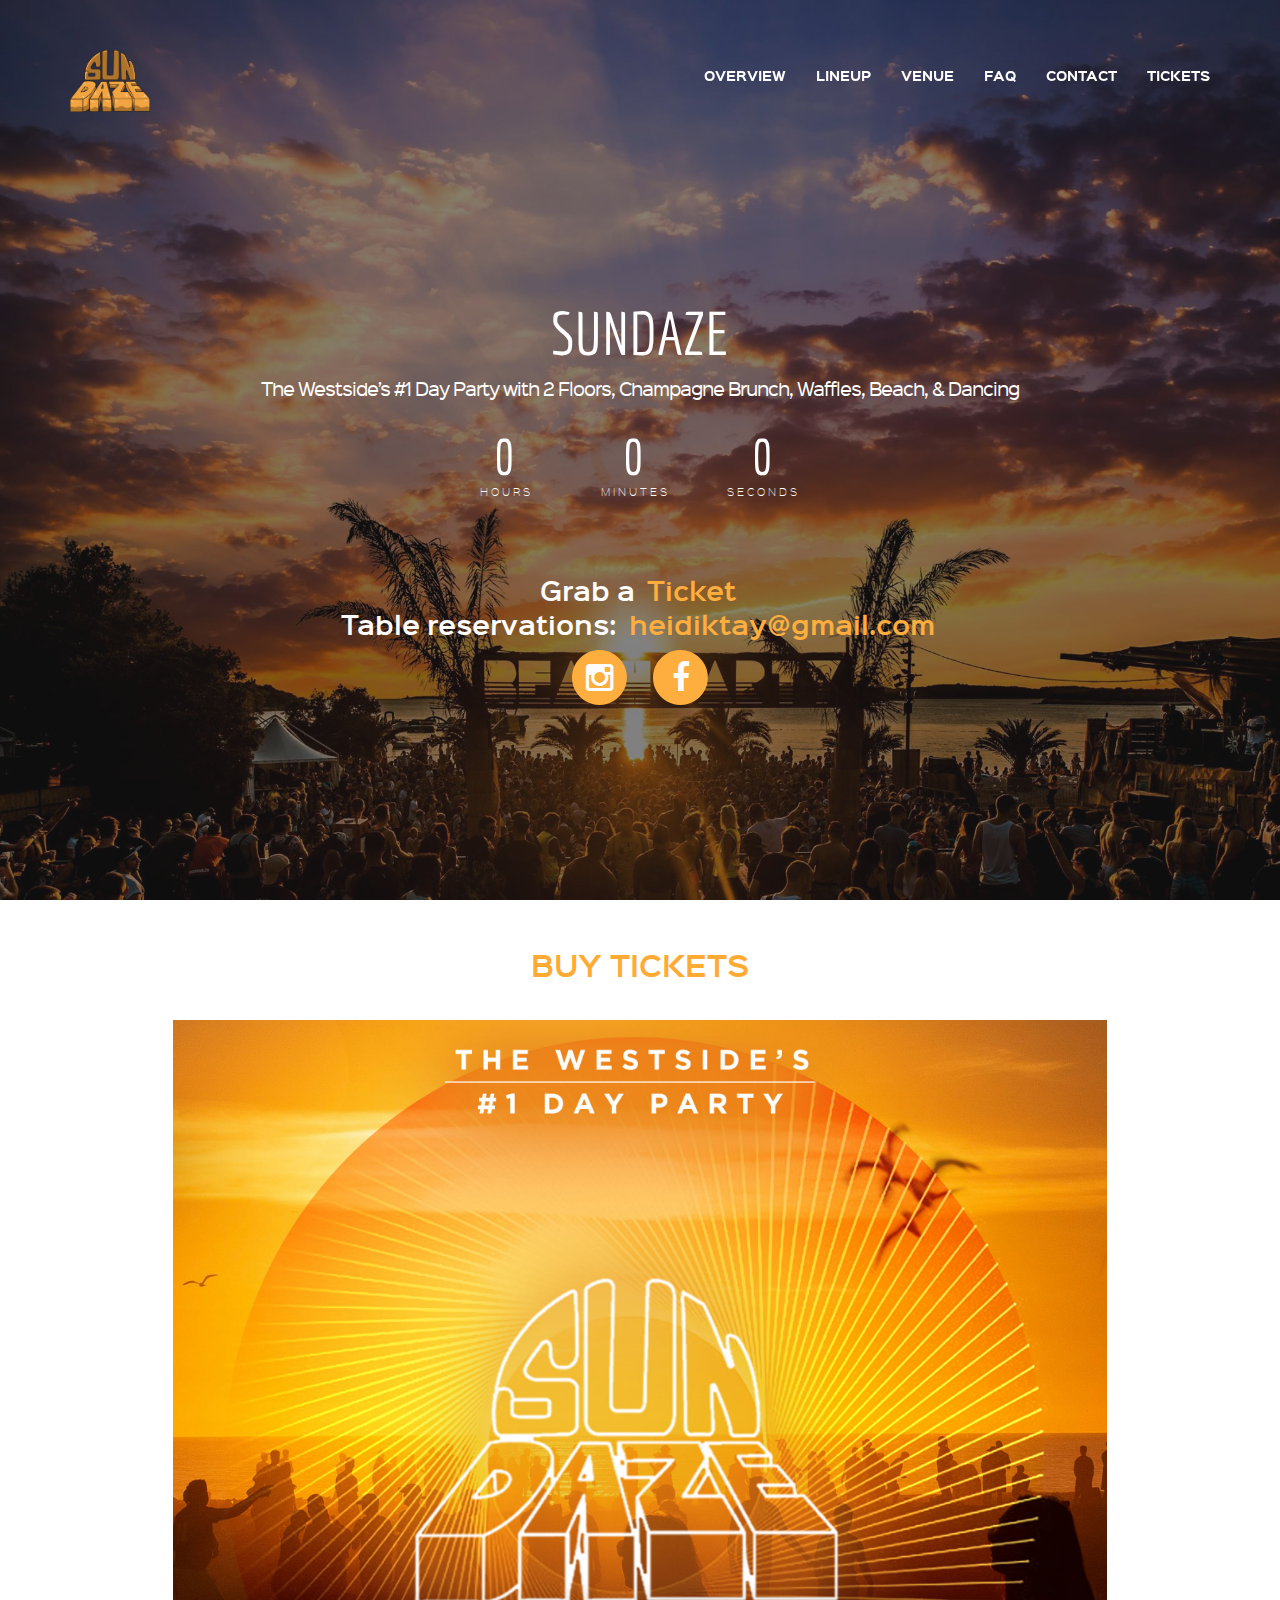
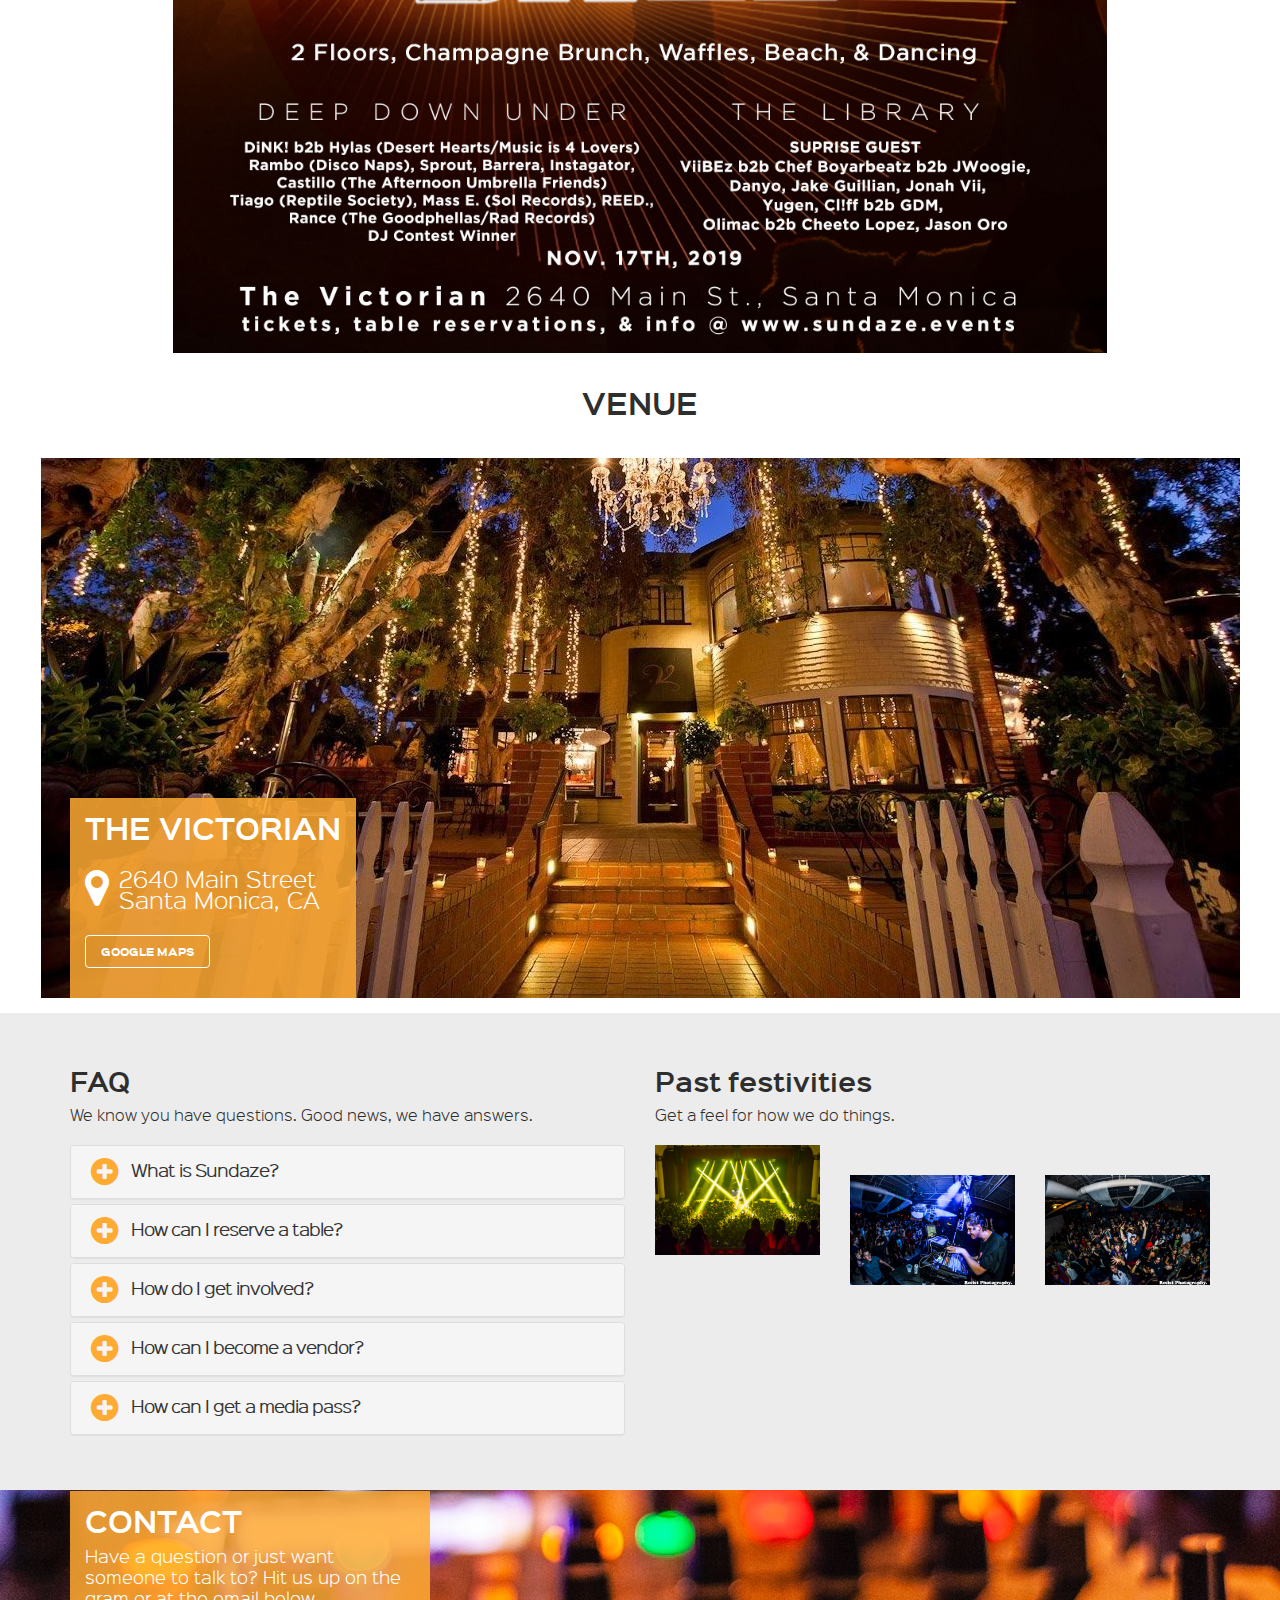
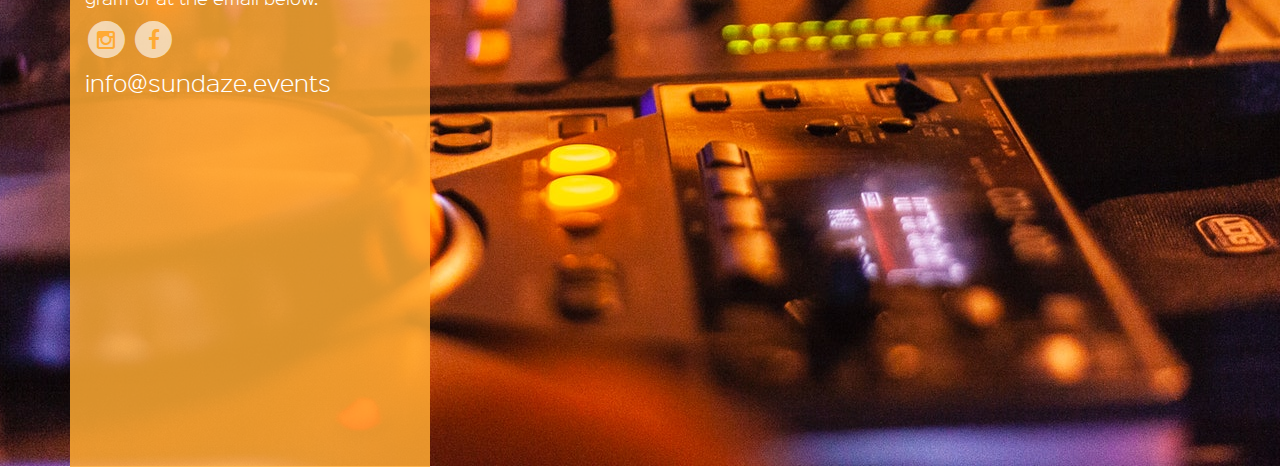
==== commit d9b19b27: "revert" ====
--- a/index.html
+++ b/index.html
@@ -776,7 +776,7 @@
 		  ga('send', 'pageview');
 		
         </script>
-        <script>
+        <!-- <script>
             !function (f, b, e, v, n, t, s) {
             if (f.fbq) return; n = f.fbq = function () {
                 n.callMethod ?
@@ -794,6 +794,6 @@
         <noscript>
             <img height="1" width="1" src="https://www.facebook.com/tr?id=407315653246007&ev=PageView
                 &noscript=1" />
-        </noscript>
+        </noscript> -->
 	</body>
 </html>
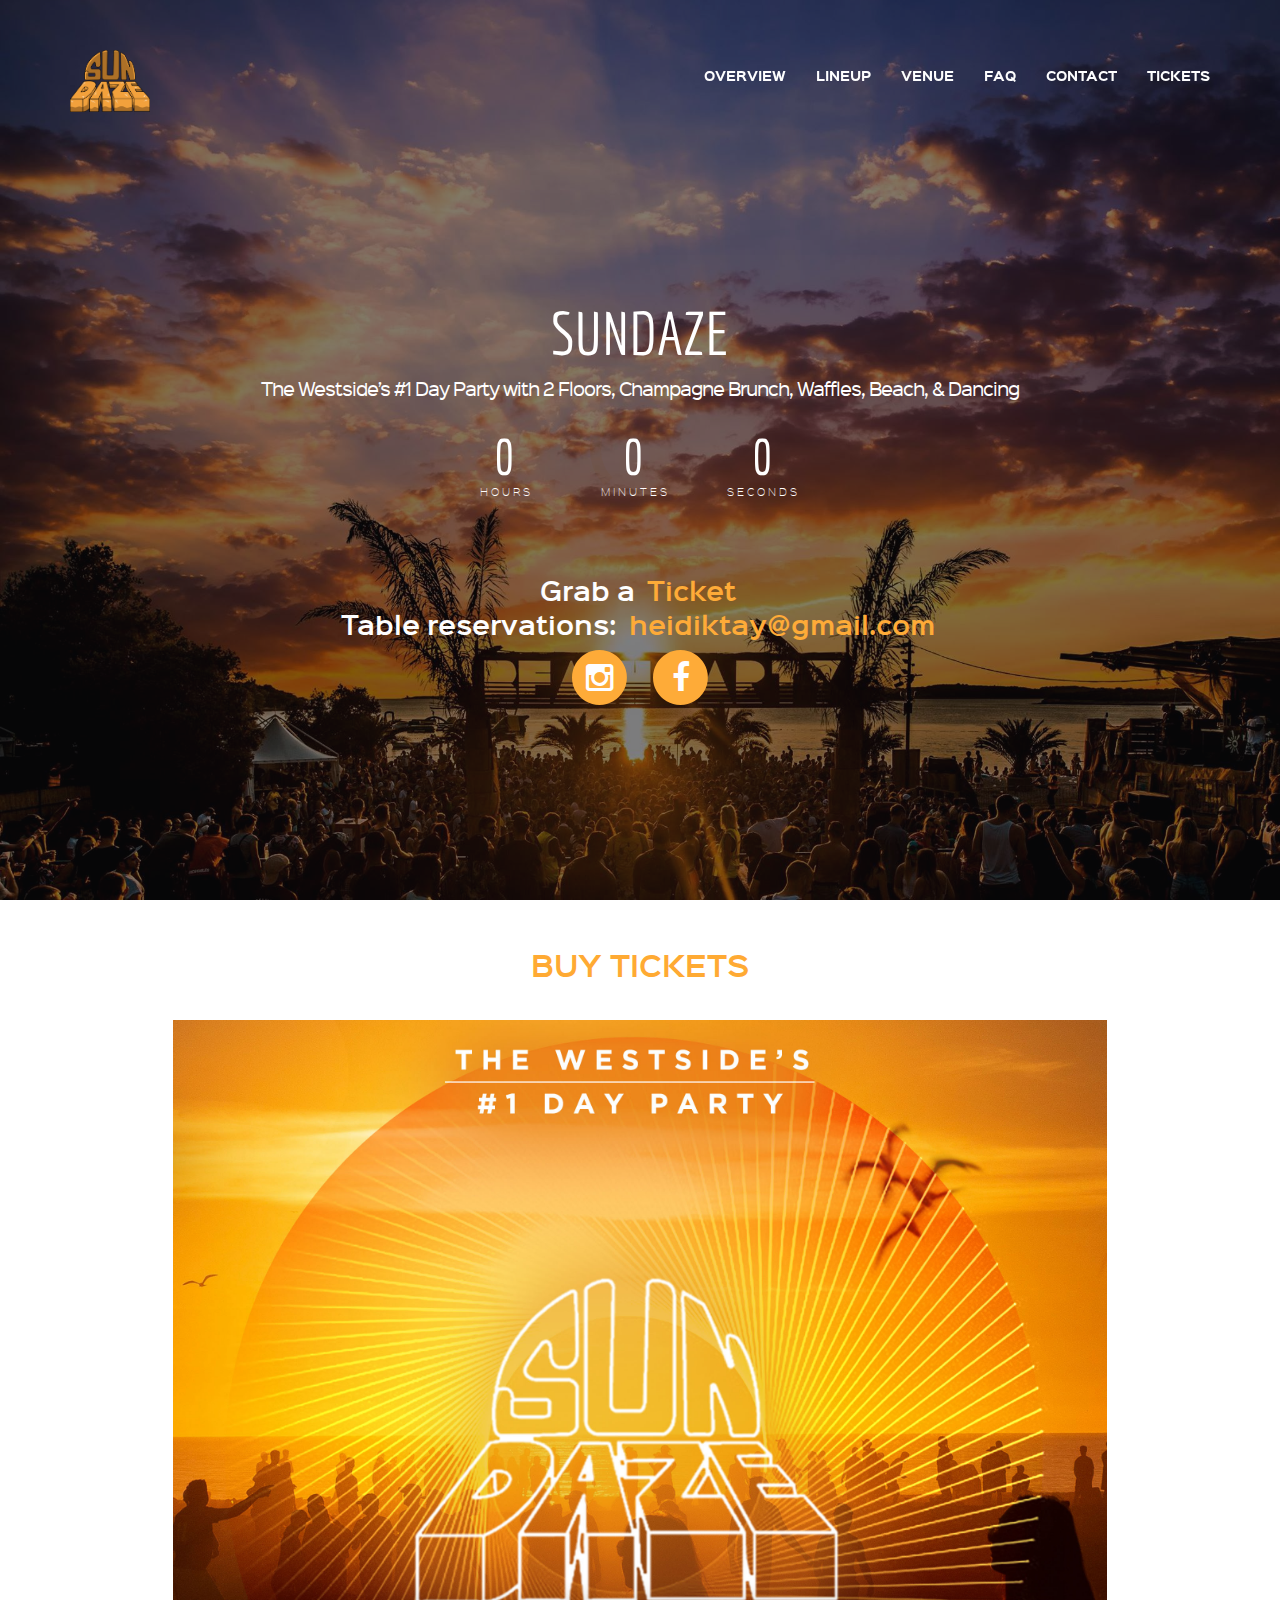
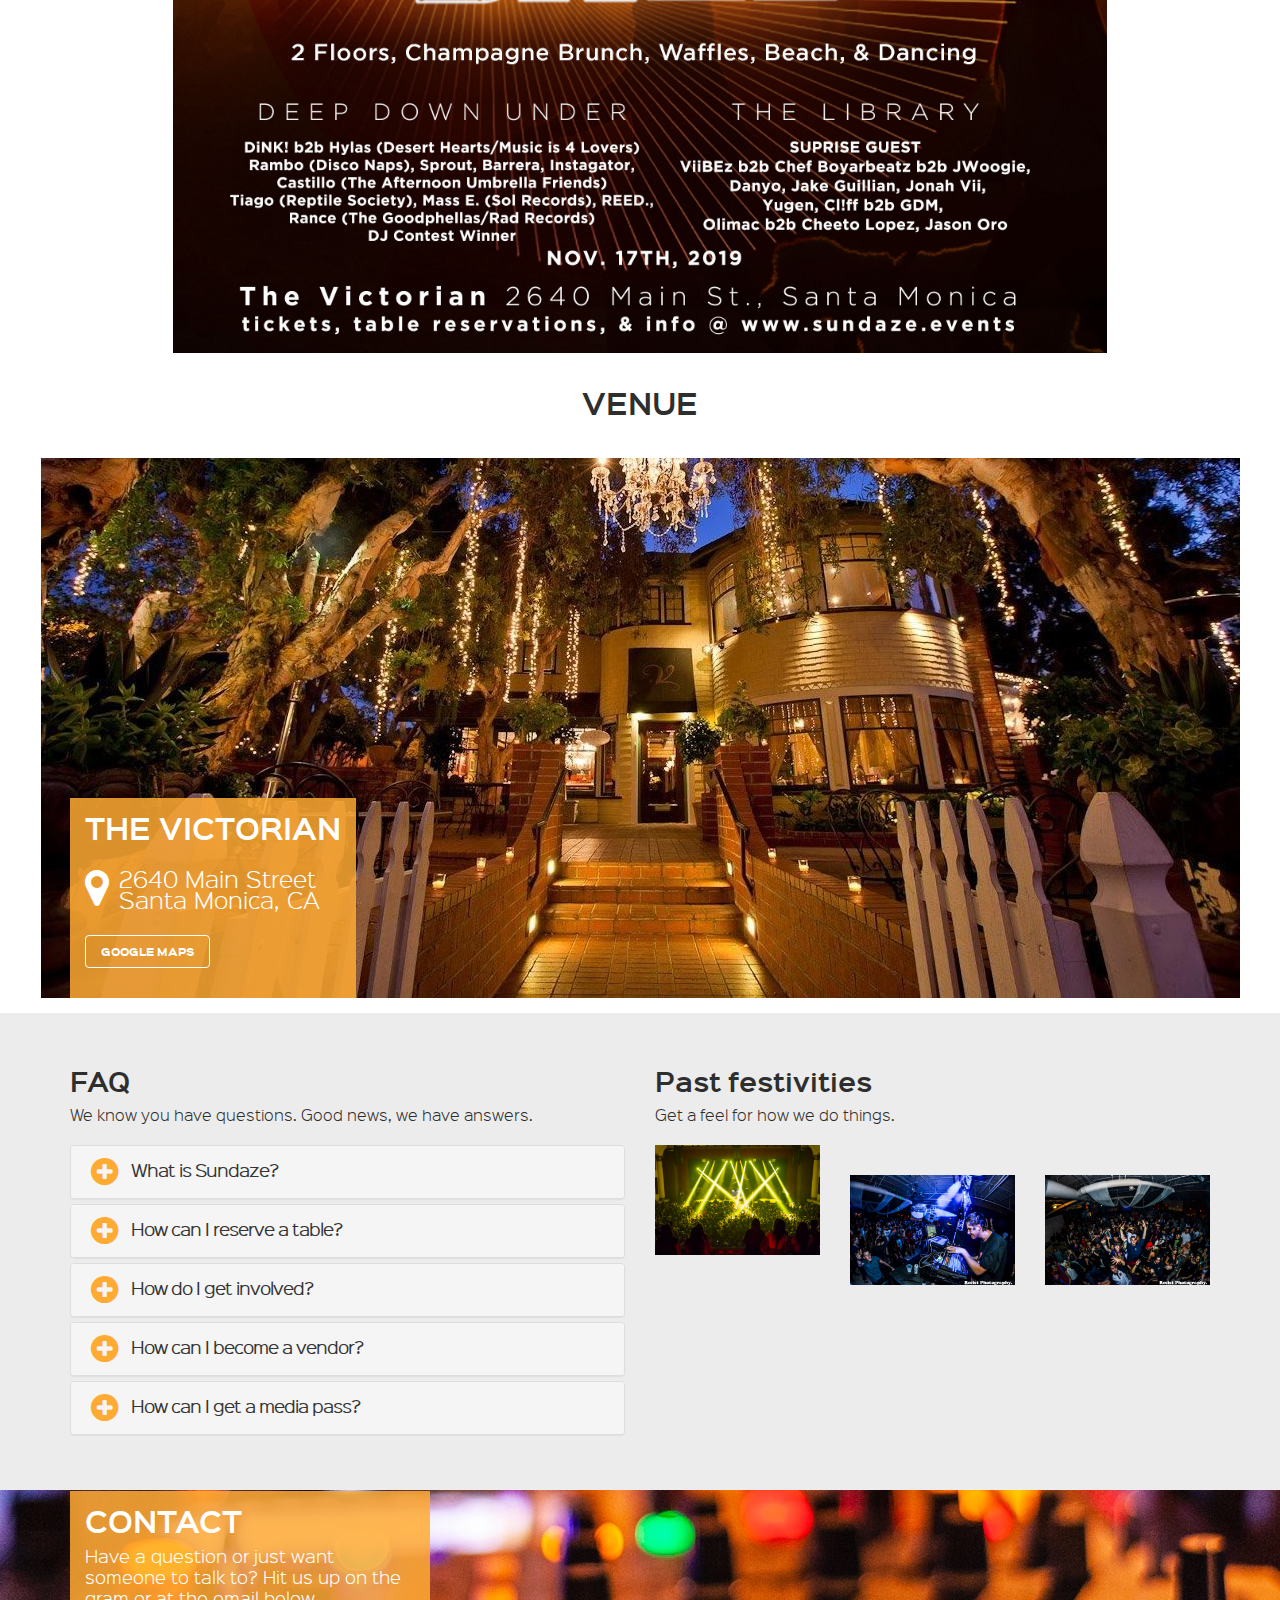
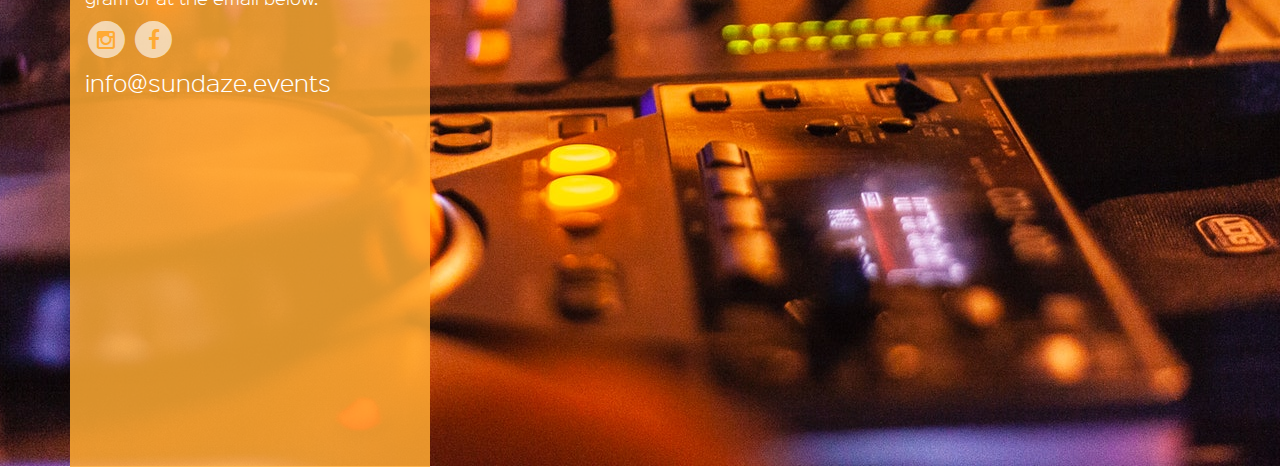
==== commit 36ddf57e: "uncomment" ====
--- a/index.html
+++ b/index.html
@@ -776,7 +776,7 @@
 		  ga('send', 'pageview');
 		
         </script>
-        <!-- <script>
+        <script>
             !function (f, b, e, v, n, t, s) {
             if (f.fbq) return; n = f.fbq = function () {
                 n.callMethod ?
@@ -794,6 +794,6 @@
         <noscript>
             <img height="1" width="1" src="https://www.facebook.com/tr?id=407315653246007&ev=PageView
                 &noscript=1" />
-        </noscript> -->
+        </noscript>
 	</body>
 </html>
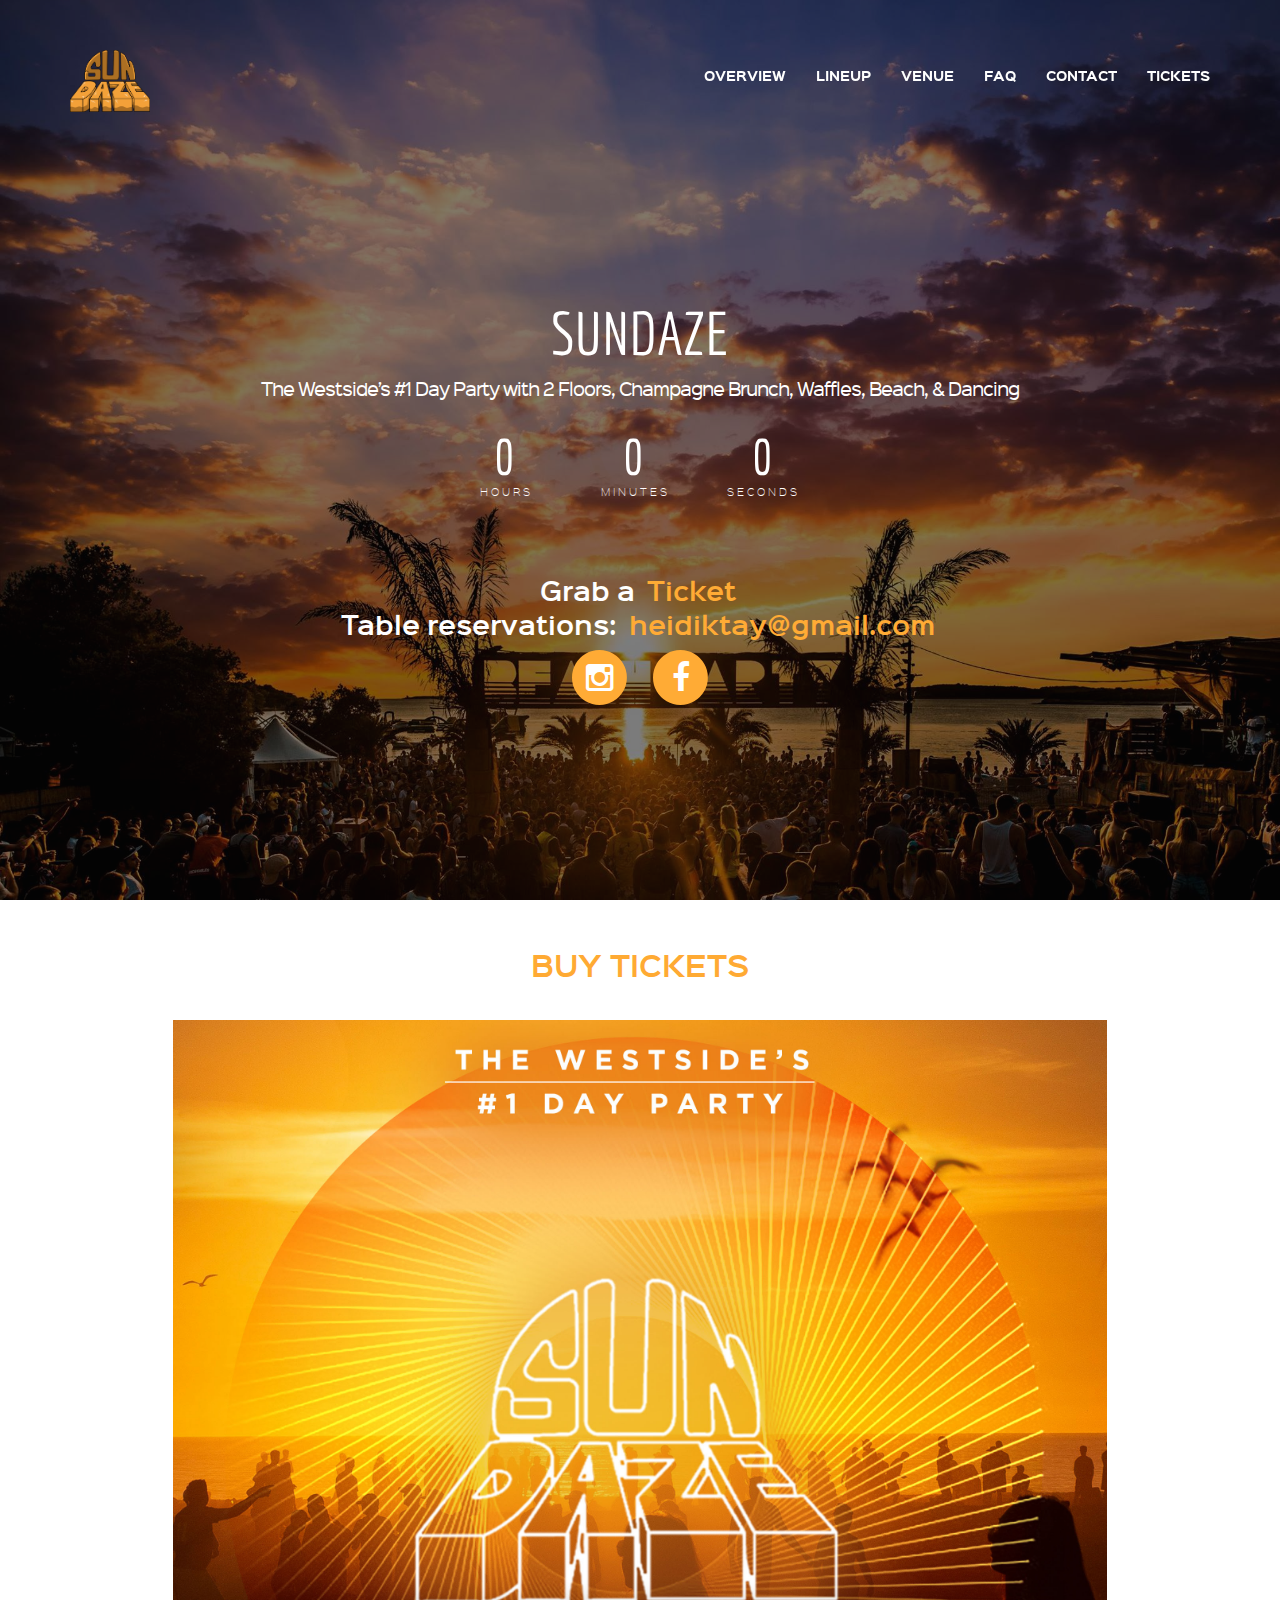
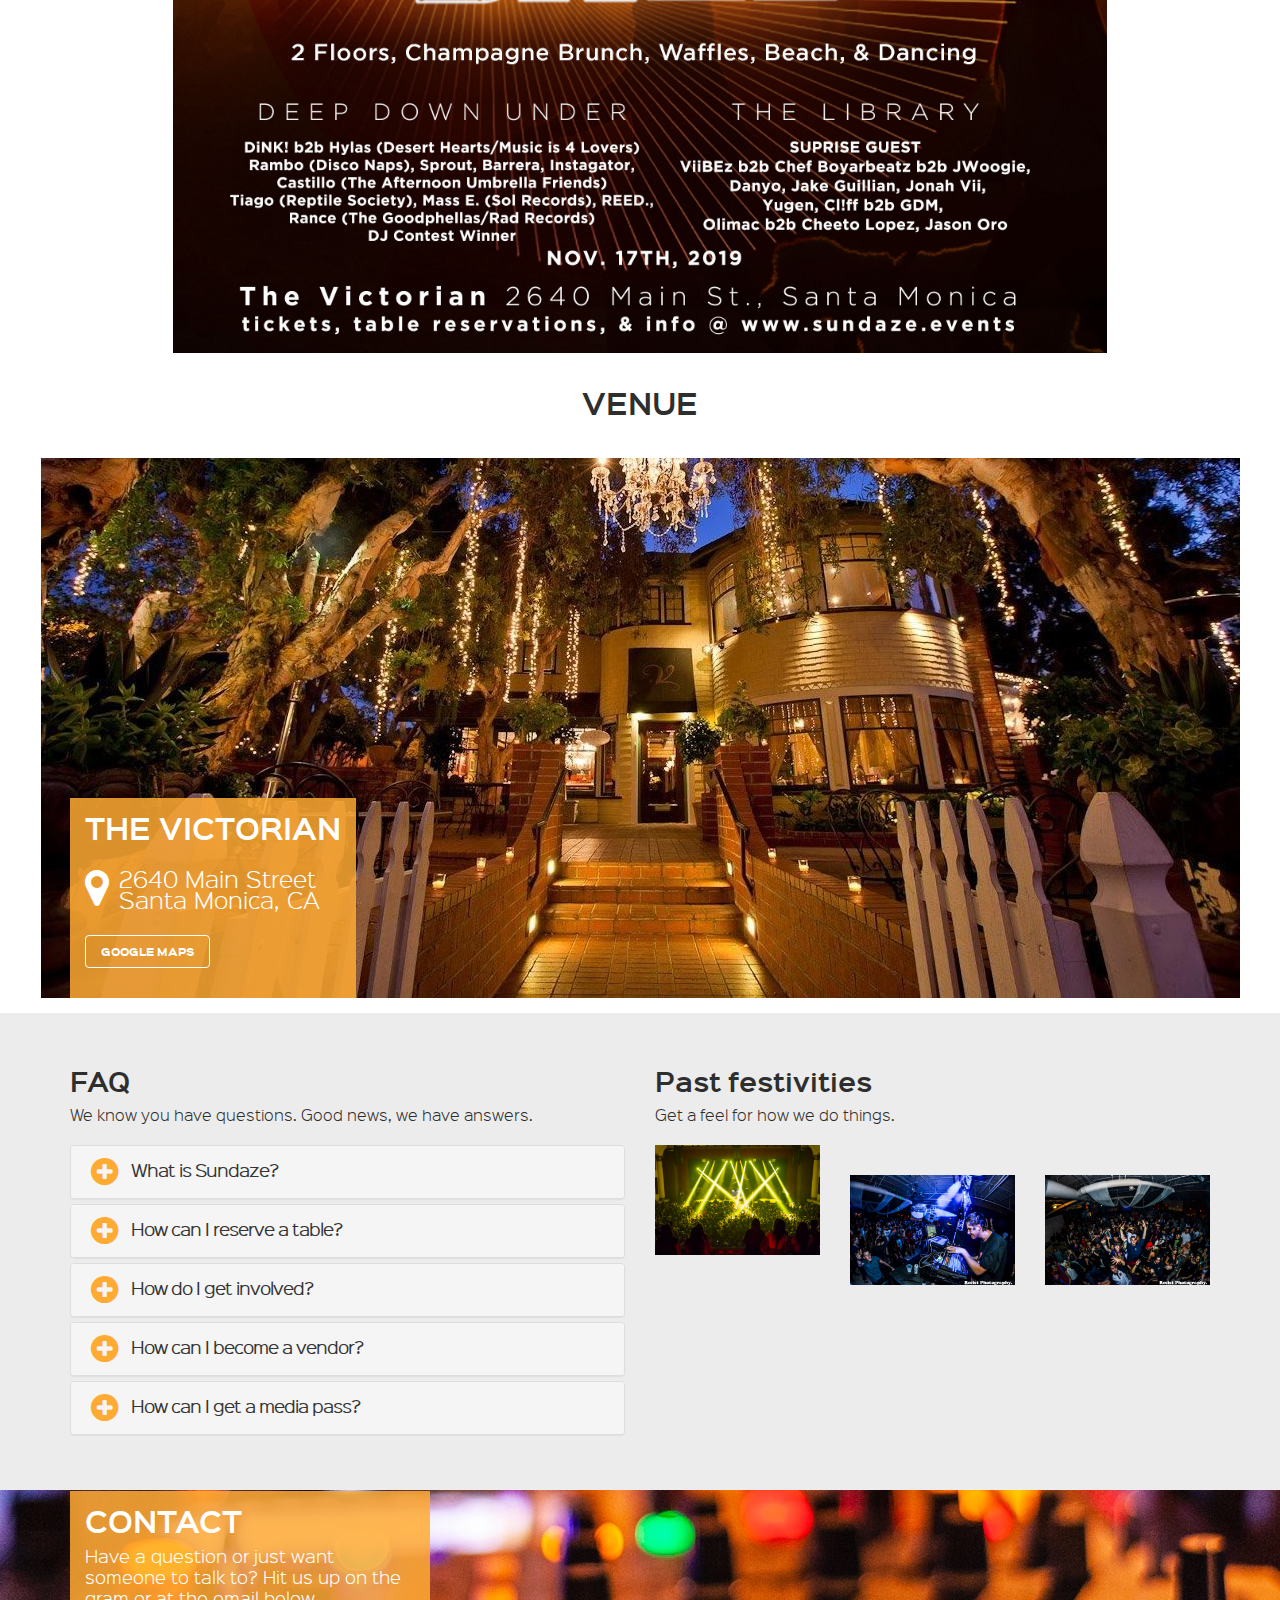
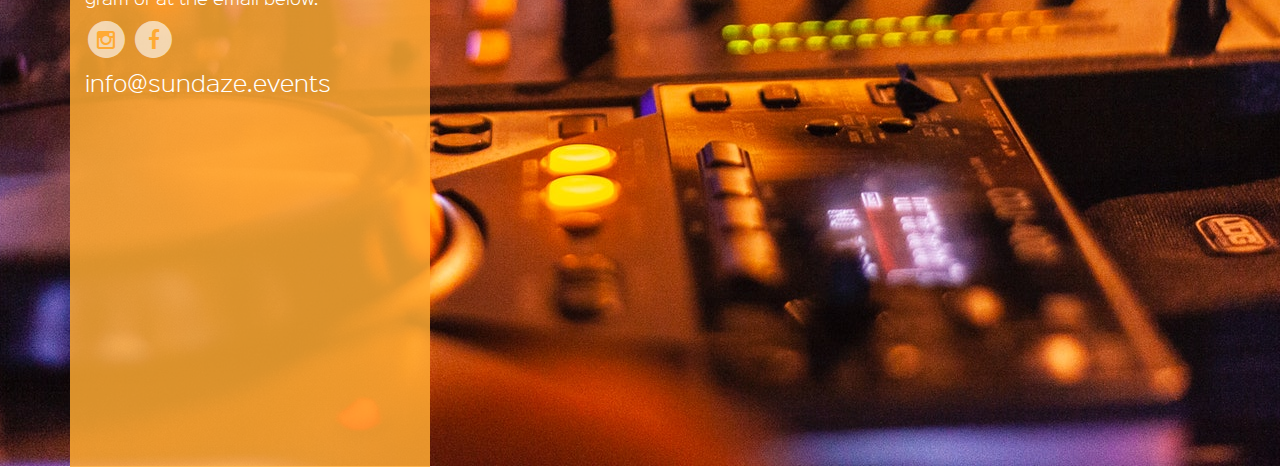
==== commit 82a288ff: "add tracking to tickets link" ====
--- a/index.html
+++ b/index.html
@@ -73,7 +73,10 @@
                 <li><a data-scroll href="#faq-gallery">FAQ</a></li>
                 <!-- <li><a data-scroll href="#register">Register</a></li> -->
                 <li><a data-scroll href="#contact">Contact</a></li>
-                <li><a target="_blank" href="https://www.eventbrite.com/e/sundaze-tickets-76084307211" class="eventLink">Tickets</a></li>
+                <li><a target="_blank" onclick="fbq('trackCustom', 'Buy Tickets', {
+                    value: 10.00,
+                    currency: 'USD'
+                    });" href="https://www.eventbrite.com/e/sundaze-tickets-76084307211" class="eventLink">Tickets</a></li>
               </ul>
             </div><!-- /.navbar-collapse -->
           </div>
@@ -95,7 +98,10 @@
                     </div>
                     <h3 class="text-center">
                         Grab a 
-                        <a class="eventLink" href="https://www.eventbrite.com/e/sundaze-tickets-76084307211" target="_blank">Ticket</a>
+                        <a class="eventLink" onclick="fbq('trackCustom', 'Buy Tickets', {
+                            value: 10.00,
+                            currency: 'USD'
+                            });" href="https://www.eventbrite.com/e/sundaze-tickets-76084307211" target="_blank">Ticket</a>
                         <div style="margin: .8rem 0">Table reservations: <a href="mailto:heidiktay@gmail.com" target="_blank">heidiktay@gmail.com</a></div>
                         <a class="igLink" target="_blank">
                             <span class="fa-stack fa-lg">
@@ -178,7 +184,10 @@
                 	<div class="col-lg-10 col-lg-offset-1">
 
                     	<h2 class="uppercase text-center">
-                            <a class="eventLink" href="https://www.eventbrite.com/e/sundaze-tickets-76084307211" target="_blank">Buy Tickets</a>
+                            <a class="eventLink" onclick="fbq('trackCustom', 'Buy Tickets', {
+                                value: 10.00,
+                                currency: 'USD'
+                                });" href="https://www.eventbrite.com/e/sundaze-tickets-76084307211" target="_blank">Buy Tickets</a>
                         </h2>
                         <!-- <h3 class="uppercase text-center">
                             Bottle Service/Table Reservations: 
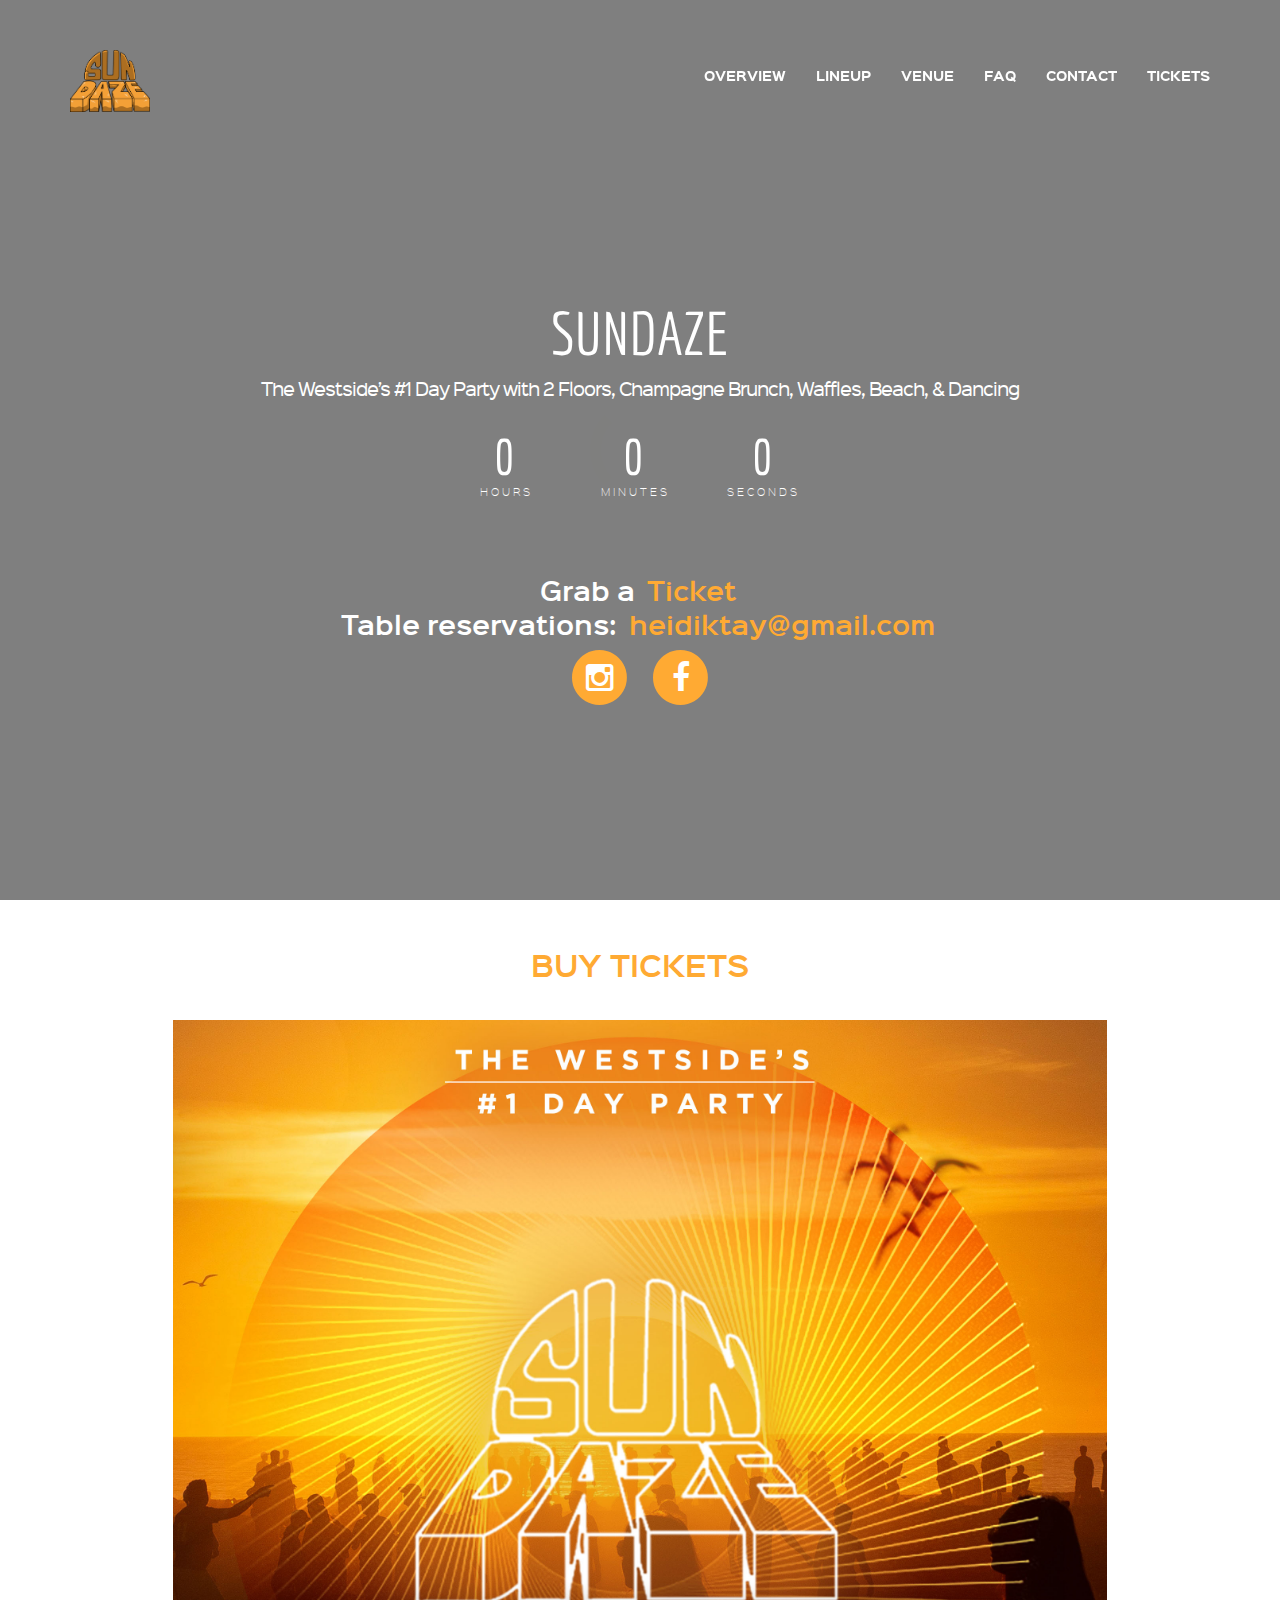
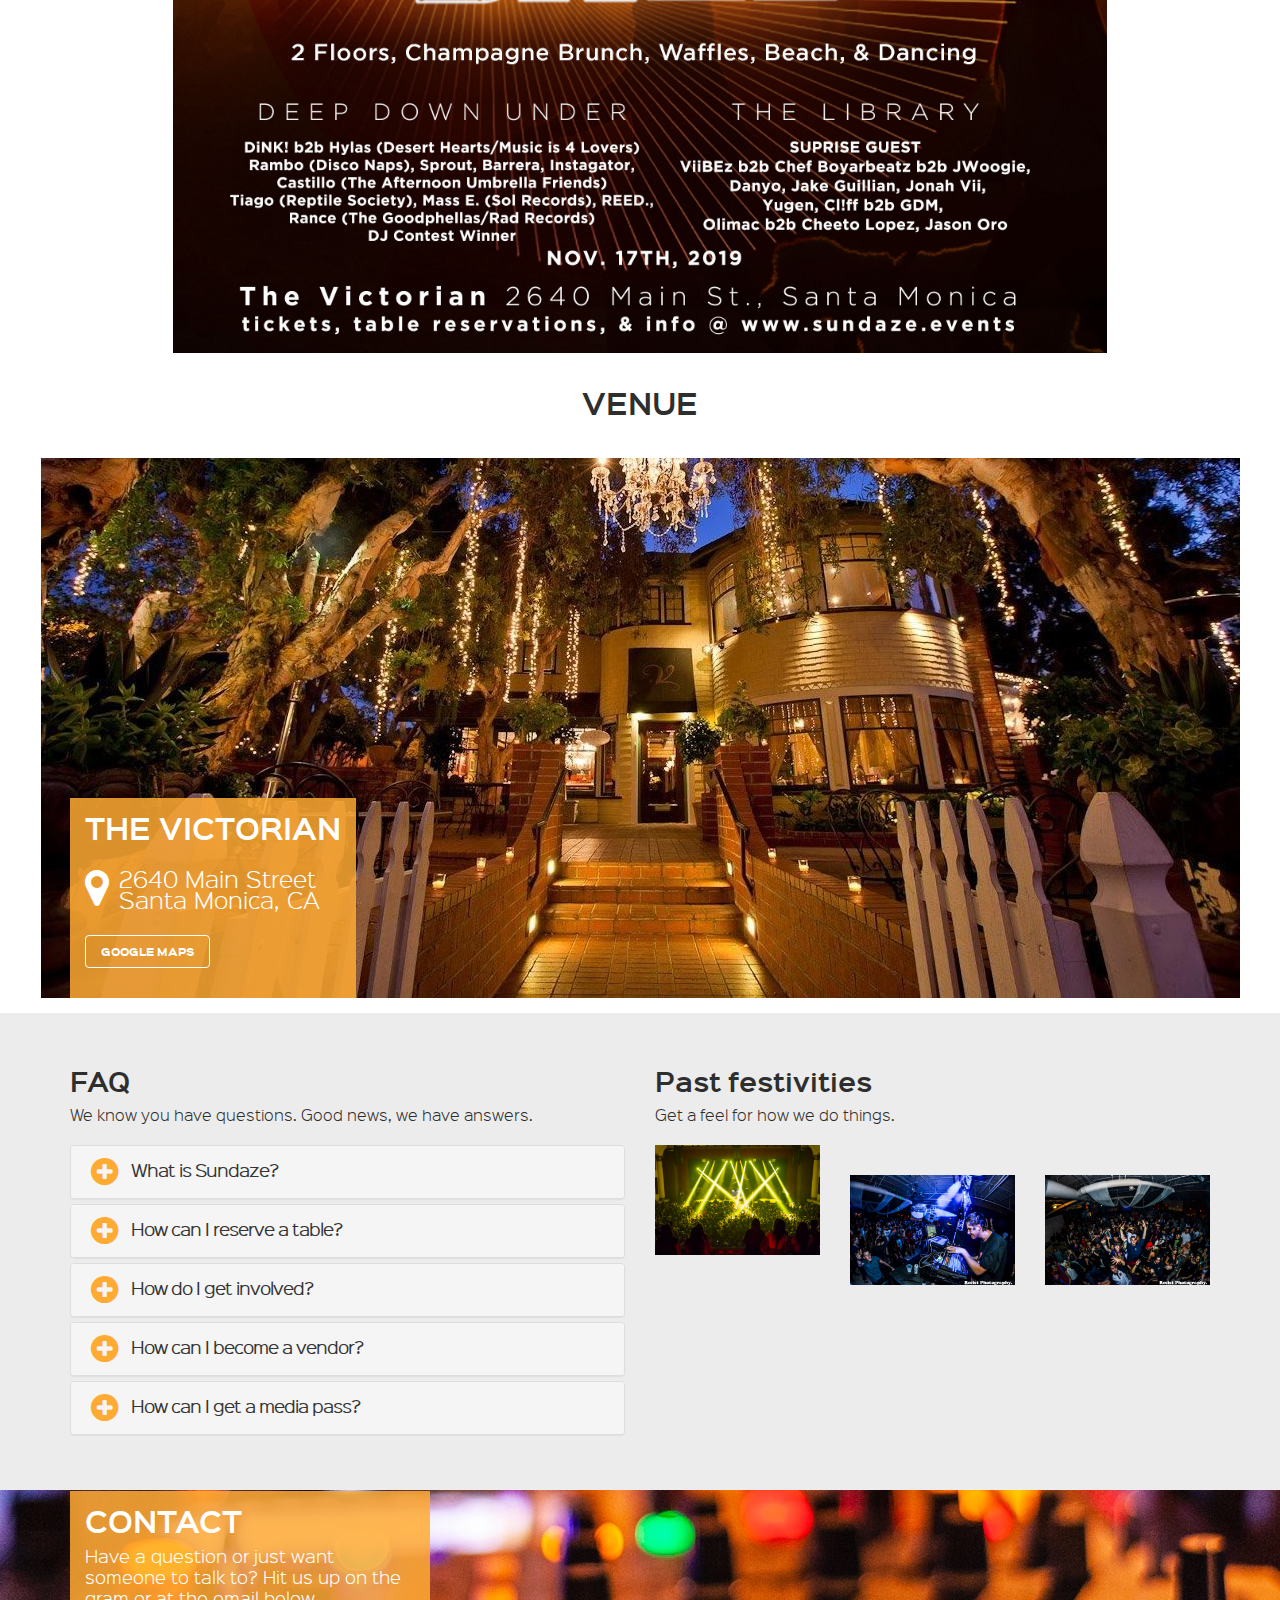
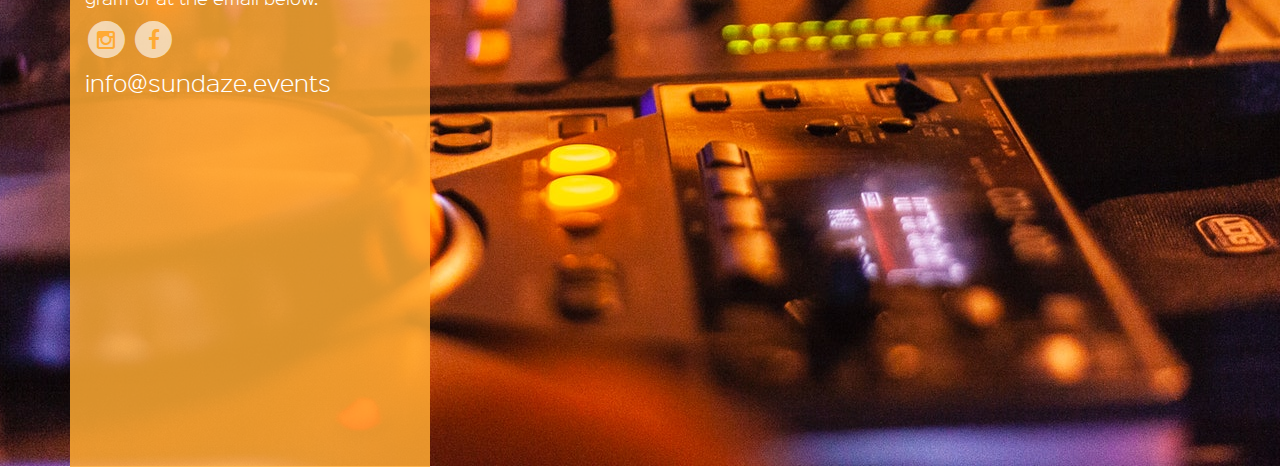
==== commit 14a3e304: "add video back" ====
--- a/index.html
+++ b/index.html
@@ -84,6 +84,11 @@
        
       	<!-- TOP -->
         <section id="top" data-stellar-background-ratio="0.5" style="padding:0">
+            <div class="video">
+                <video autoplay muted loop playsinline>
+                    <source src="img/promo-small.mp4" id="top" type="video/mp4">
+                </video>
+            </div>
         	<div class="countdown">
                 <div class="container container-text">
                     <div class="row">
@@ -797,7 +802,7 @@
             s.parentNode.insertBefore(t, s)
             }(window, document, 'script',
             'https://connect.facebook.net/en_US/fbevents.js');
-            fbq('init', '407315653246007');
+            fbq('init', '428175037811123');
             fbq('track', 'PageView');
         </script>
         <noscript>
--- a/css/main.css
+++ b/css/main.css
@@ -27,6 +27,17 @@
 	padding-top: 10px!important;
 }
 
+.video {
+	width: 100vw;
+	height: 100vh;
+}
+
+video {
+	width: 100%;
+	height: 100%;
+	object-fit: fill;
+}
+
 #top:before {
   content: '';
   position: absolute;
@@ -223,7 +234,7 @@
 /* TOP */
 
 #top {
-	background:url(../img/beach.jpg) bottom center no-repeat;
+	/* background:url(../img/beach.jpg) bottom center no-repeat; */
 	width:100%;
 	max-height:100vh;
 	/* min-height: 600px; */
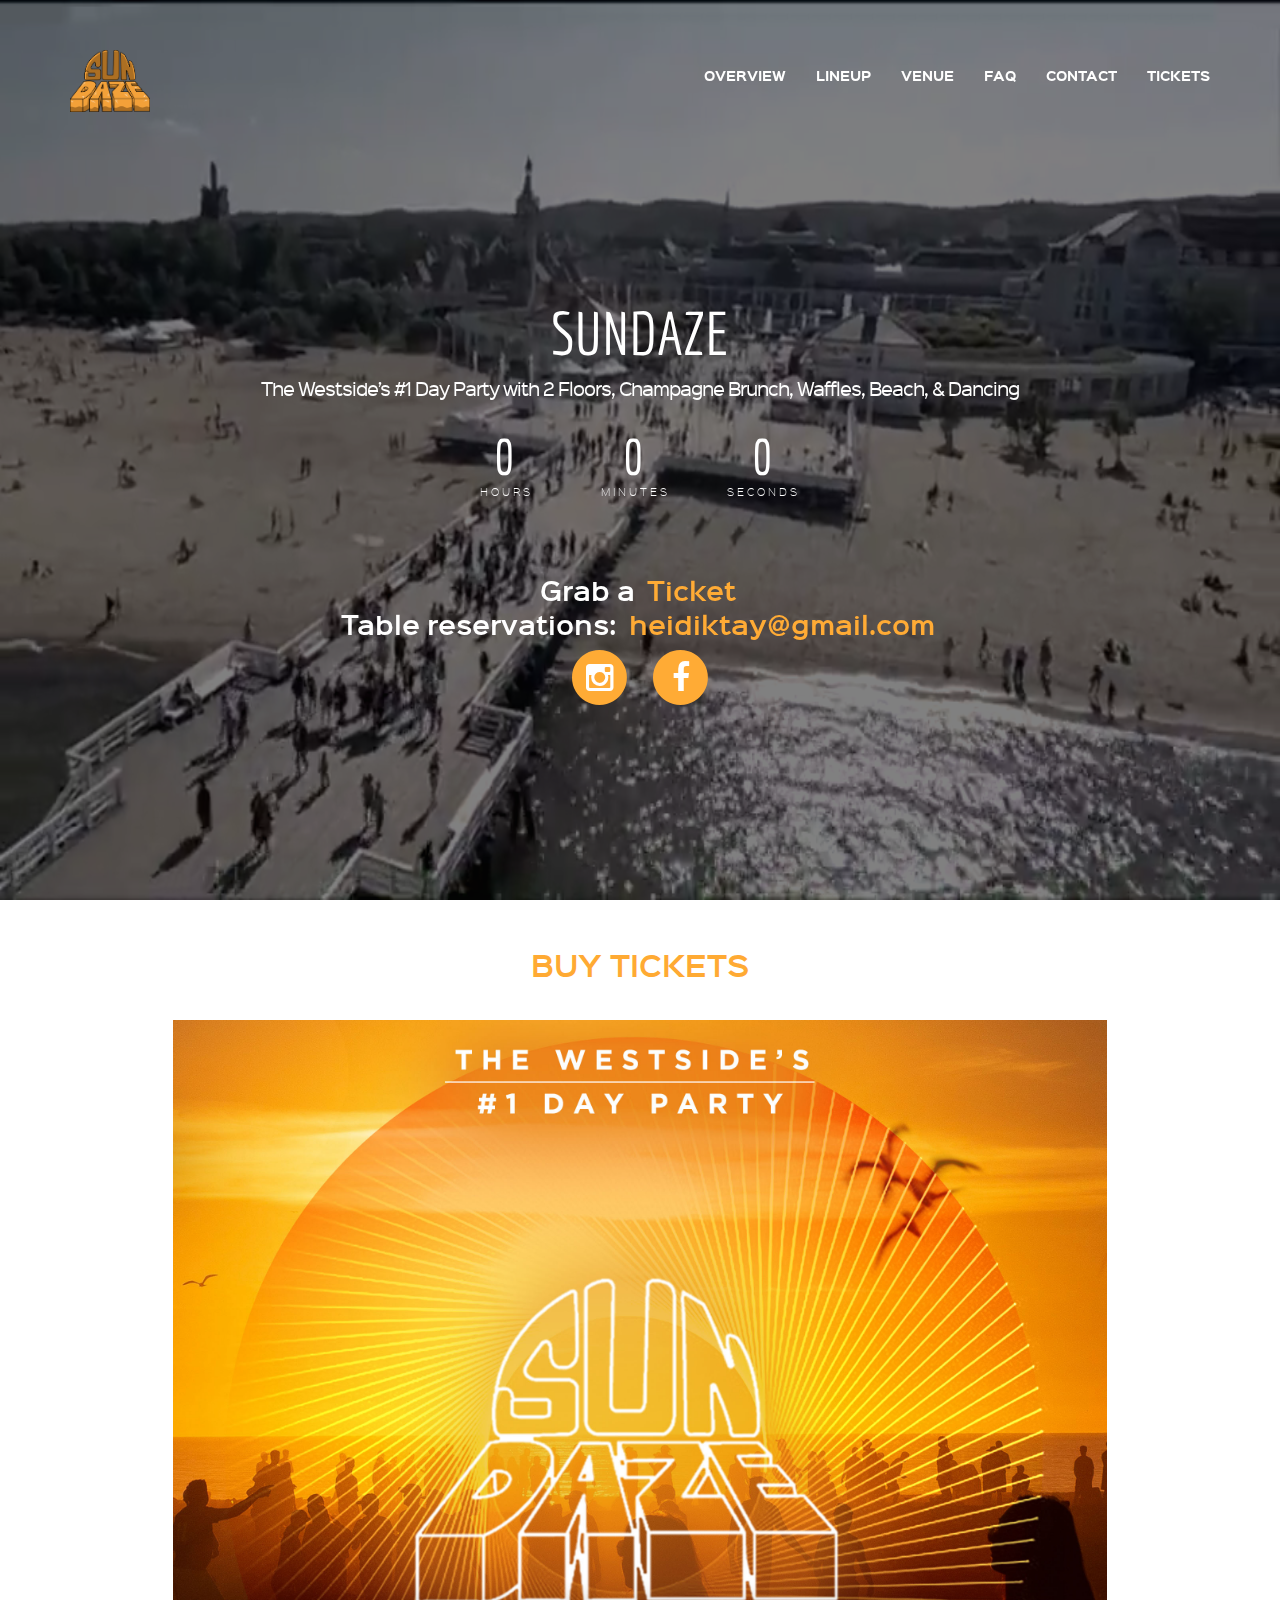
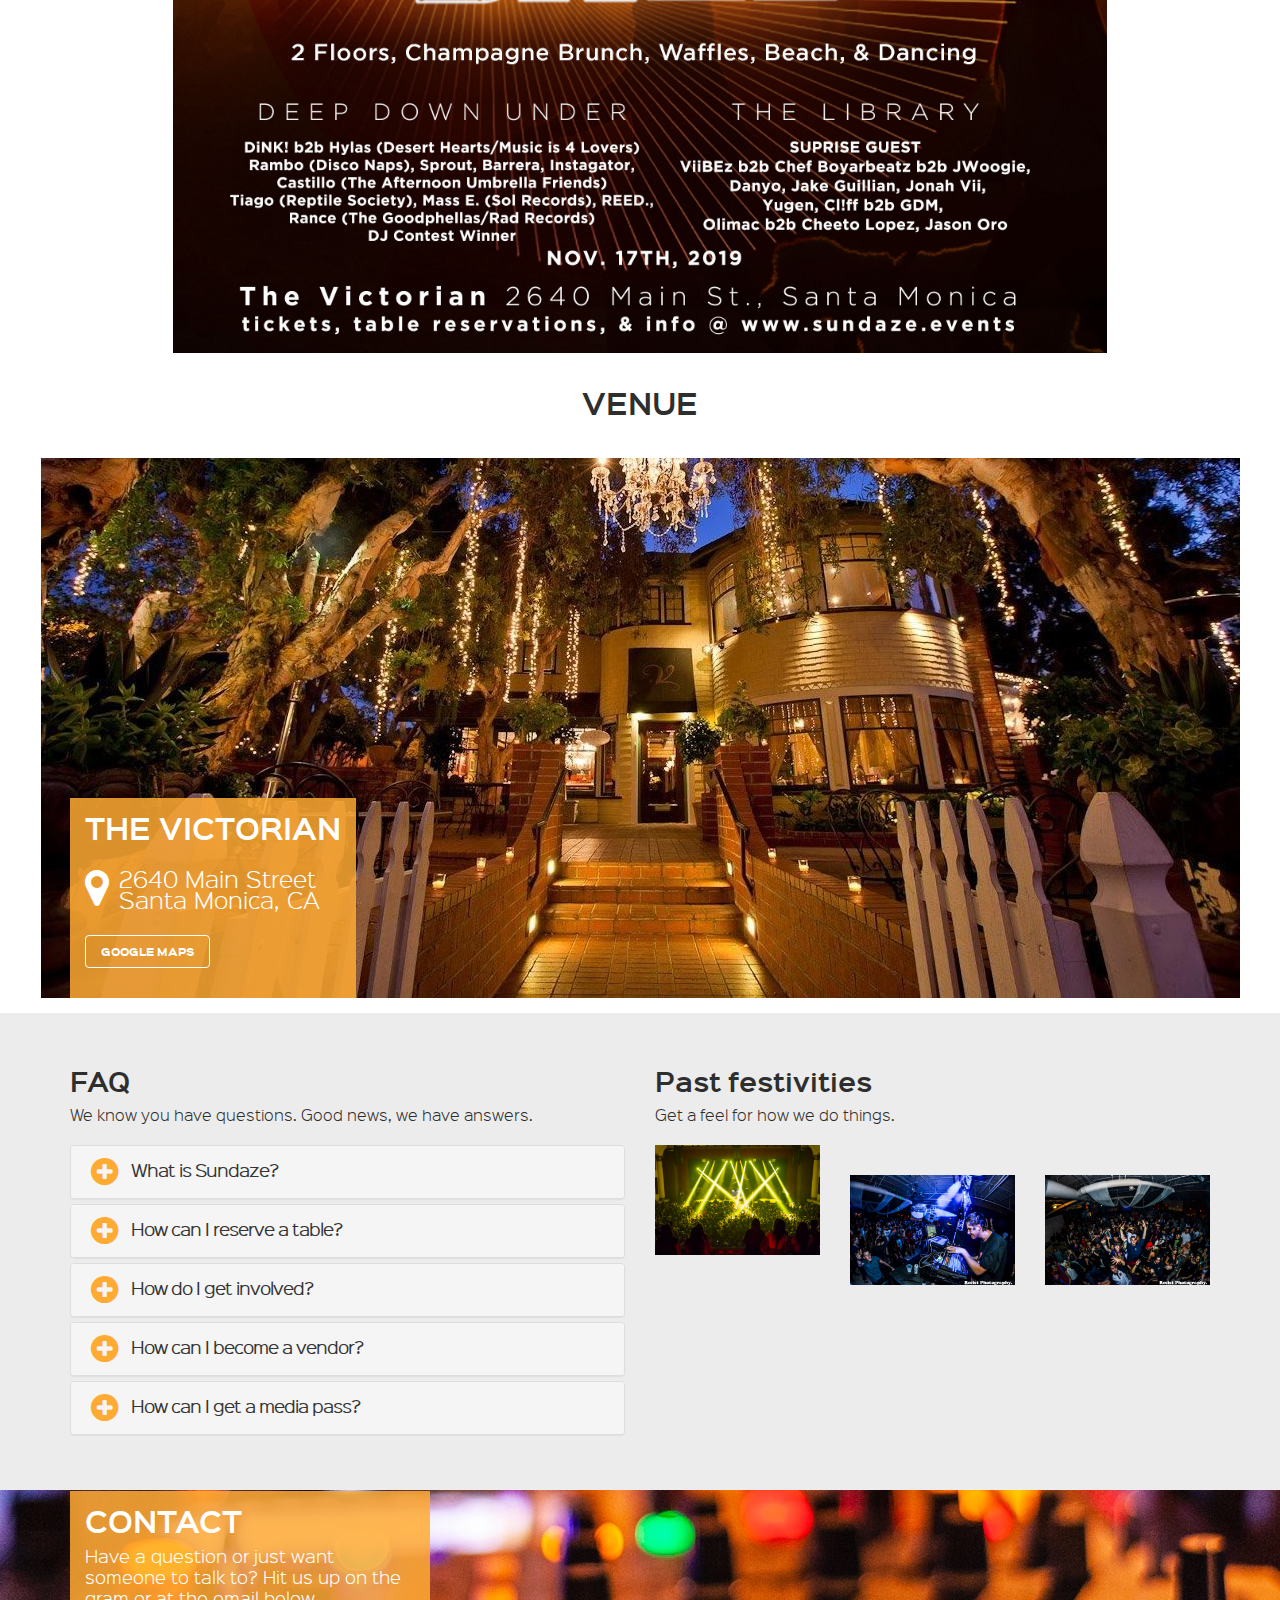
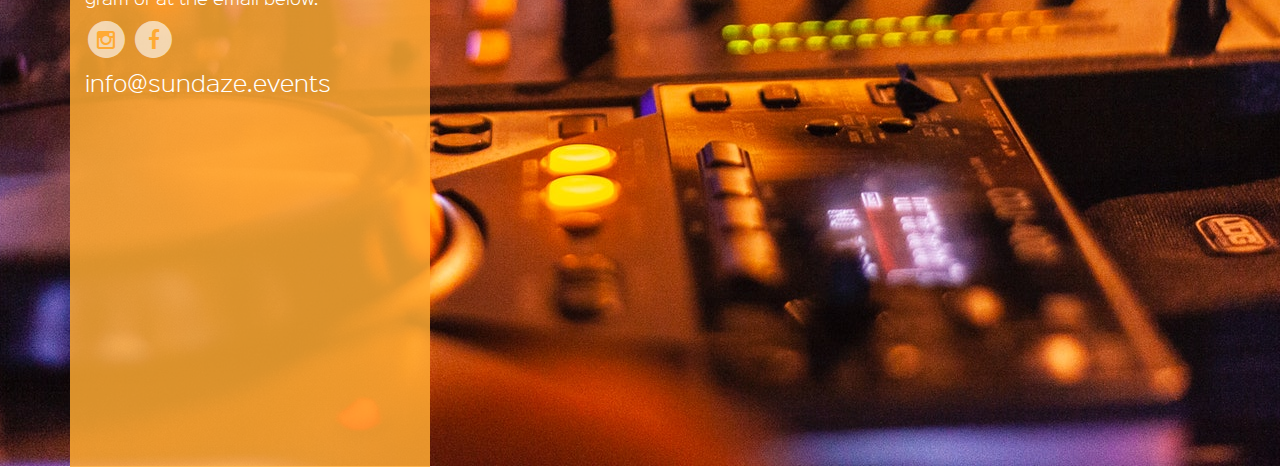
==== commit 47ed1bb0: "use old video" ====
--- a/index.html
+++ b/index.html
@@ -86,7 +86,7 @@
         <section id="top" data-stellar-background-ratio="0.5" style="padding:0">
             <div class="video">
                 <video autoplay muted loop playsinline>
-                    <source src="img/promo-small.mp4" id="top" type="video/mp4">
+                    <source src="img/movie-small.mp4" id="top" type="video/mp4">
                 </video>
             </div>
         	<div class="countdown">
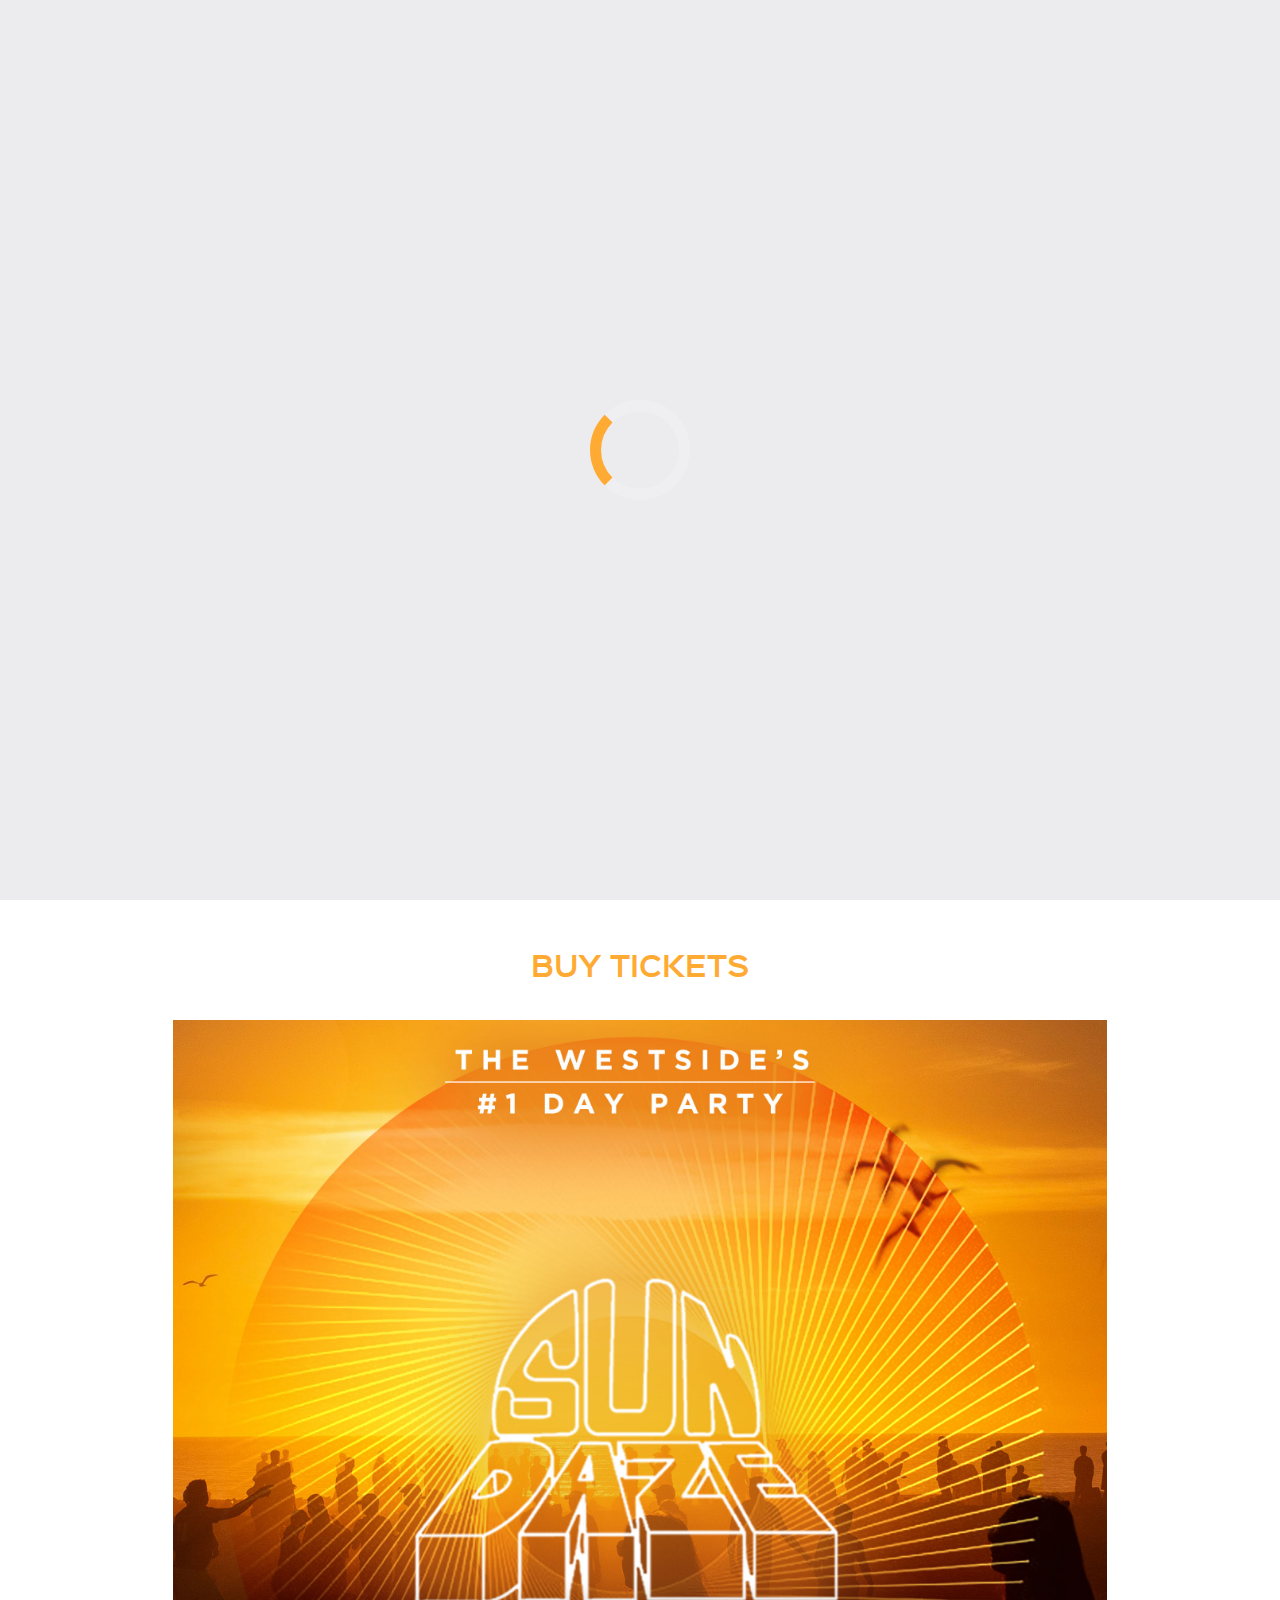
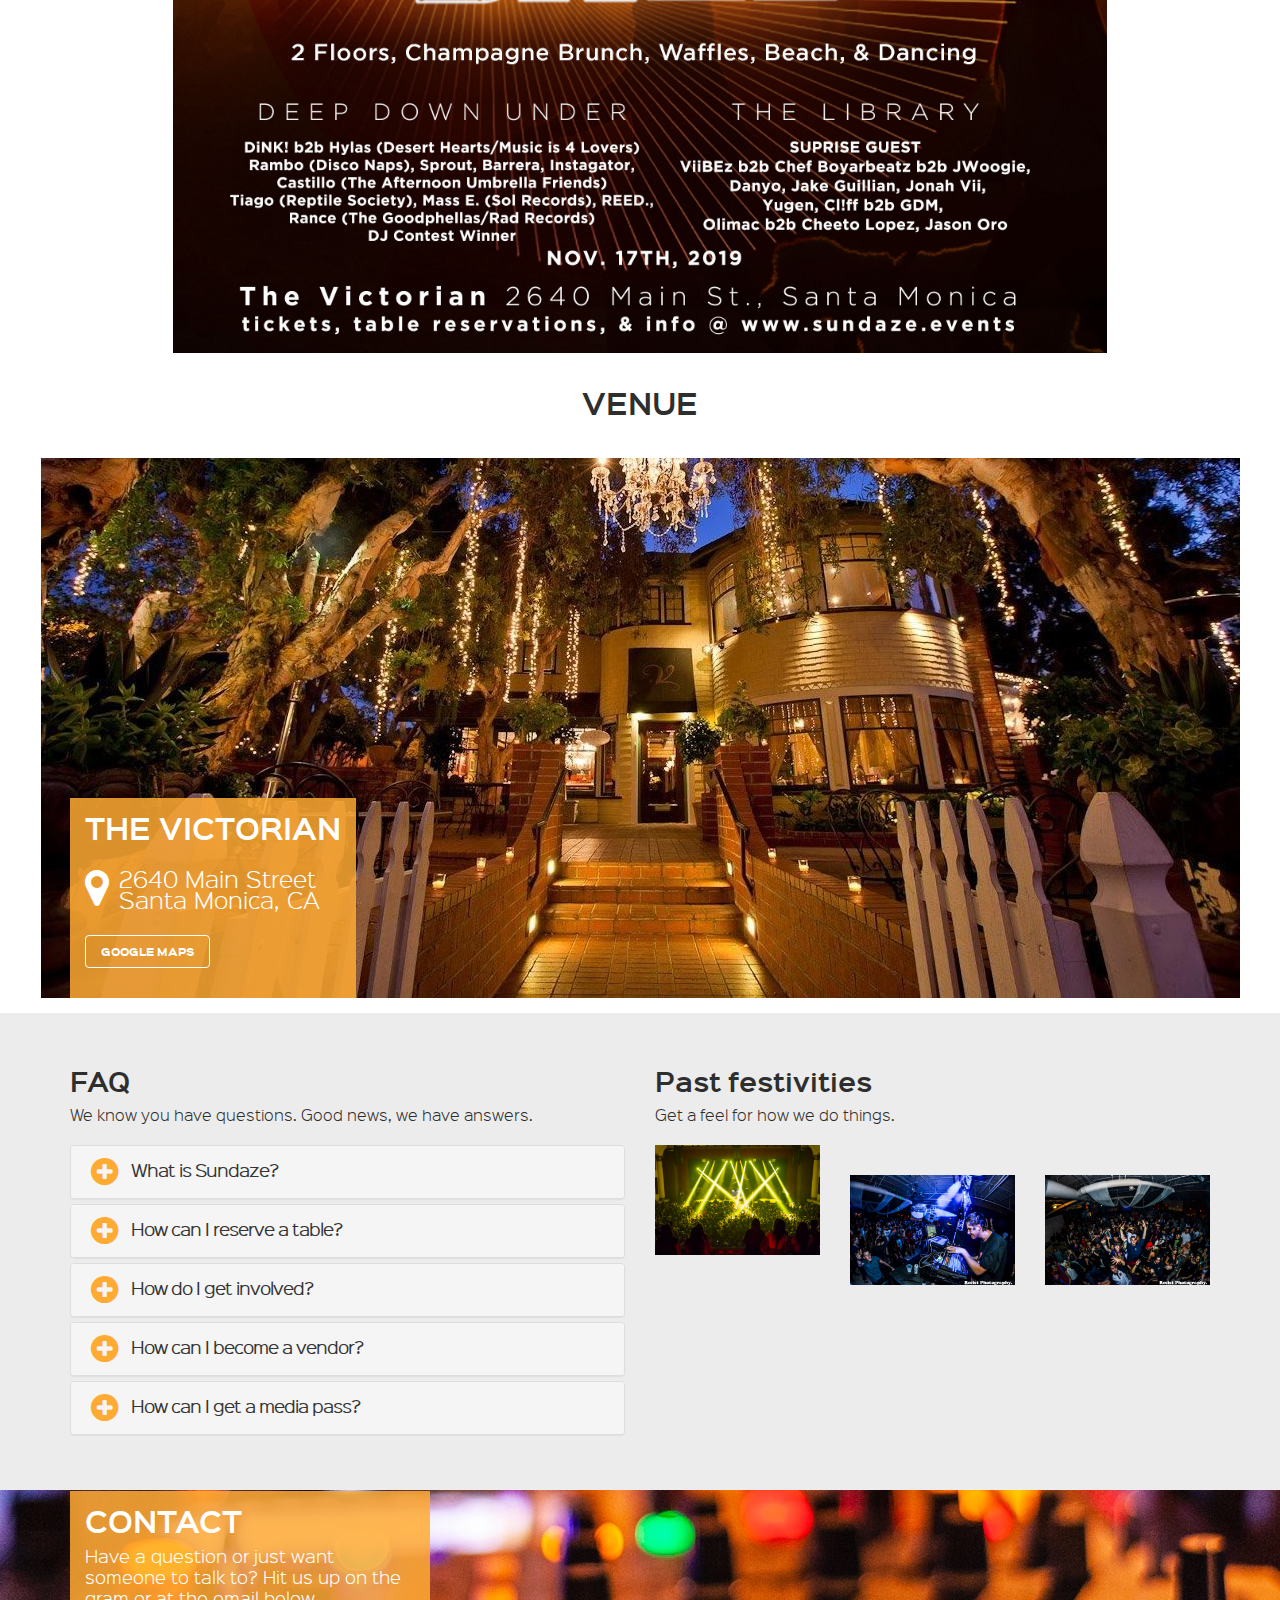
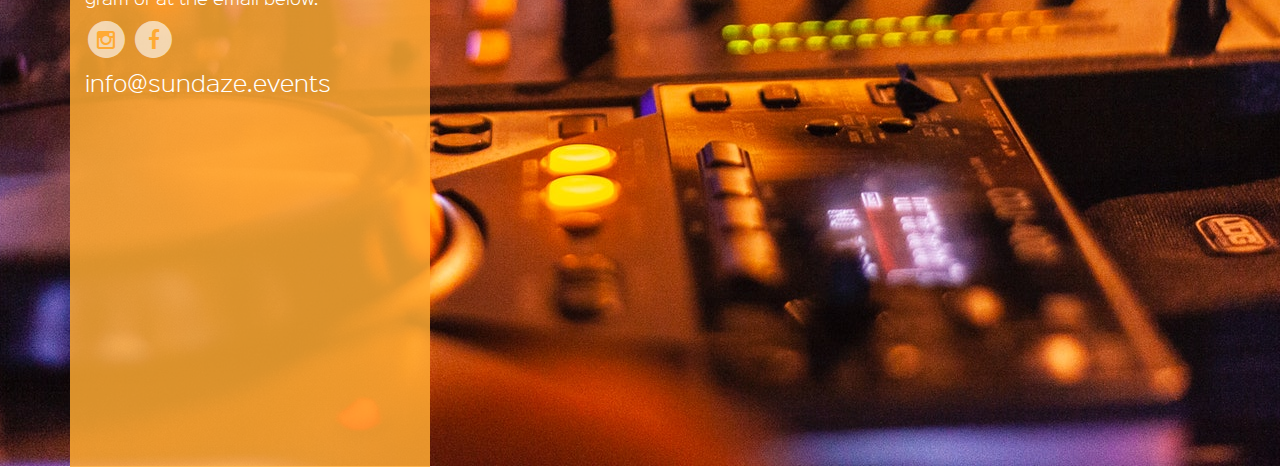
==== commit e4703127: "update date" ====
--- a/index.html
+++ b/index.html
@@ -74,7 +74,7 @@
                 <!-- <li><a data-scroll href="#register">Register</a></li> -->
                 <li><a data-scroll href="#contact">Contact</a></li>
                 <li><a target="_blank" onclick="fbq('trackCustom', 'Buy Tickets', {
-                    value: 10.00,
+                    value: 20.00,
                     currency: 'USD'
                     });" href="https://www.eventbrite.com/e/sundaze-tickets-76084307211" class="eventLink">Tickets</a></li>
               </ul>
@@ -104,7 +104,7 @@
                     <h3 class="text-center">
                         Grab a 
                         <a class="eventLink" onclick="fbq('trackCustom', 'Buy Tickets', {
-                            value: 10.00,
+                            value: 20.00,
                             currency: 'USD'
                             });" href="https://www.eventbrite.com/e/sundaze-tickets-76084307211" target="_blank">Ticket</a>
                         <div style="margin: .8rem 0">Table reservations: <a href="mailto:heidiktay@gmail.com" target="_blank">heidiktay@gmail.com</a></div>
@@ -190,7 +190,7 @@
 
                     	<h2 class="uppercase text-center">
                             <a class="eventLink" onclick="fbq('trackCustom', 'Buy Tickets', {
-                                value: 10.00,
+                                value: 20.00,
                                 currency: 'USD'
                                 });" href="https://www.eventbrite.com/e/sundaze-tickets-76084307211" target="_blank">Buy Tickets</a>
                         </h2>
